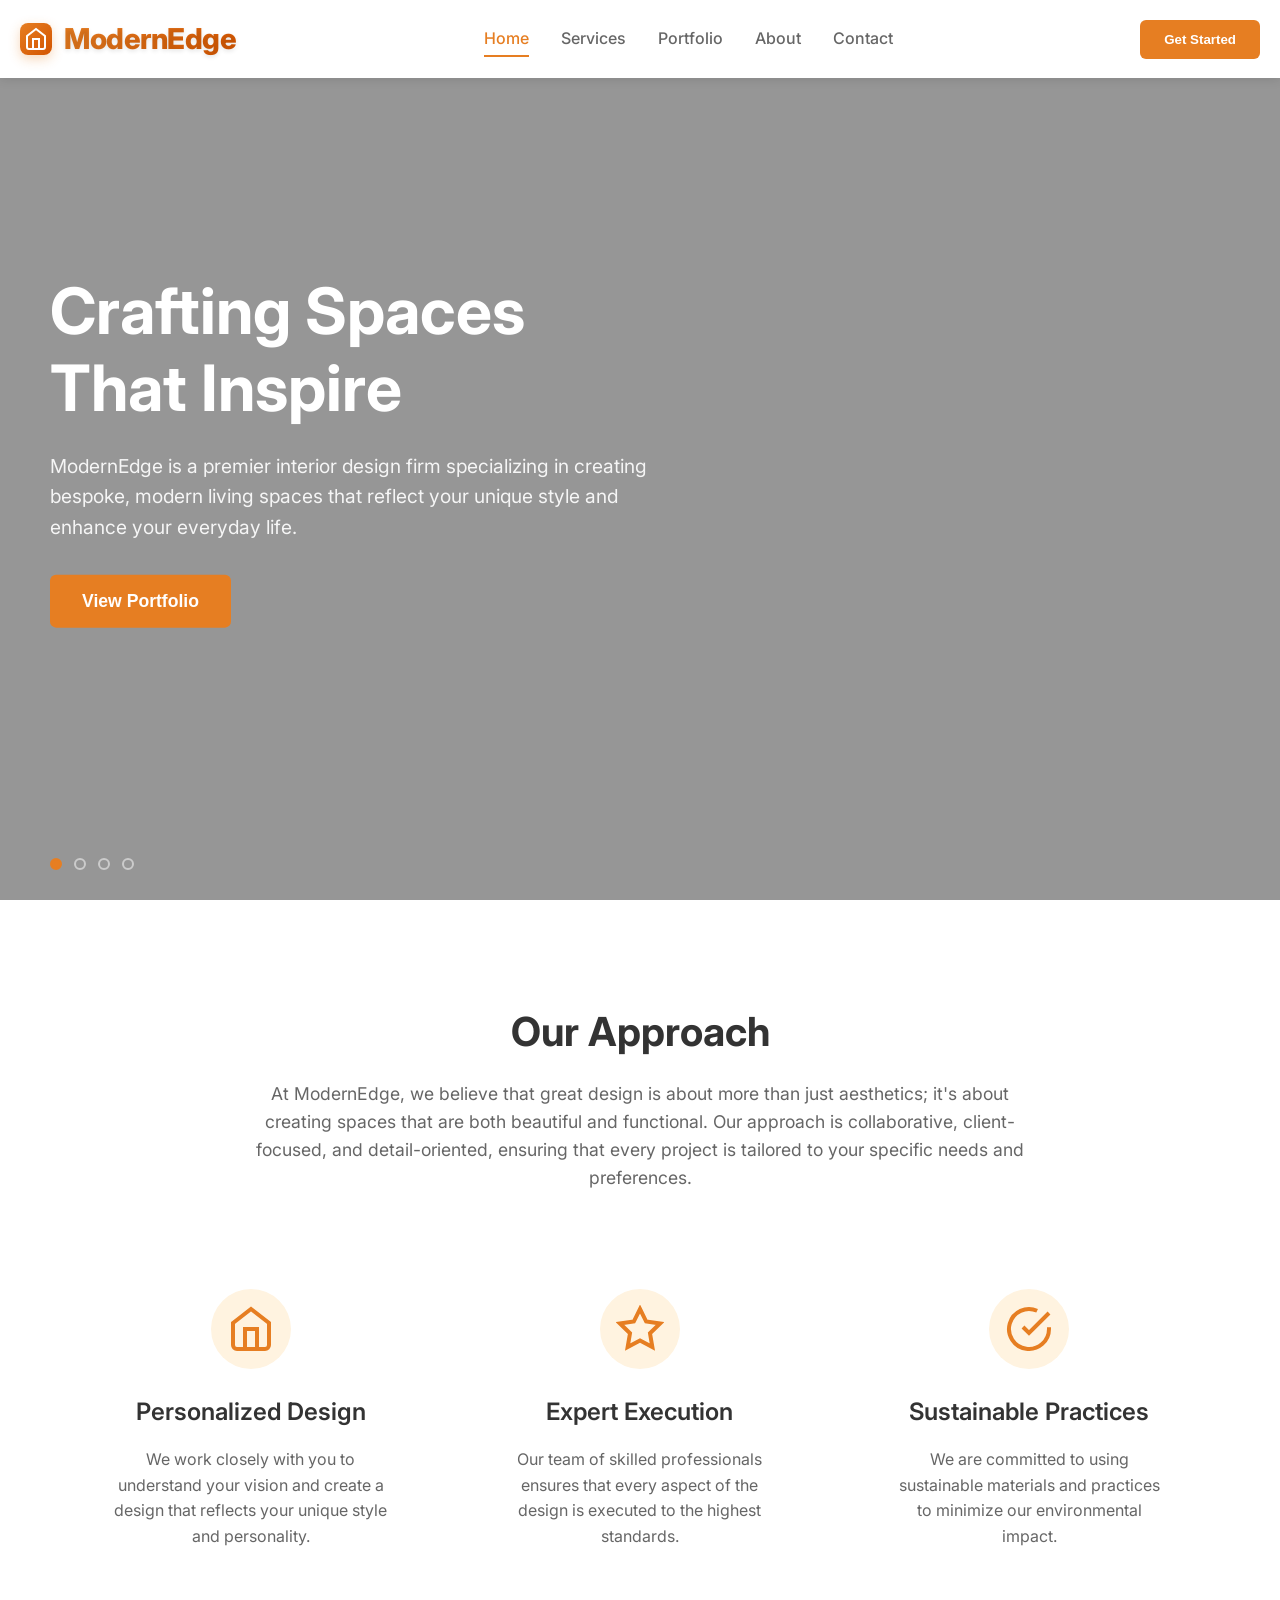
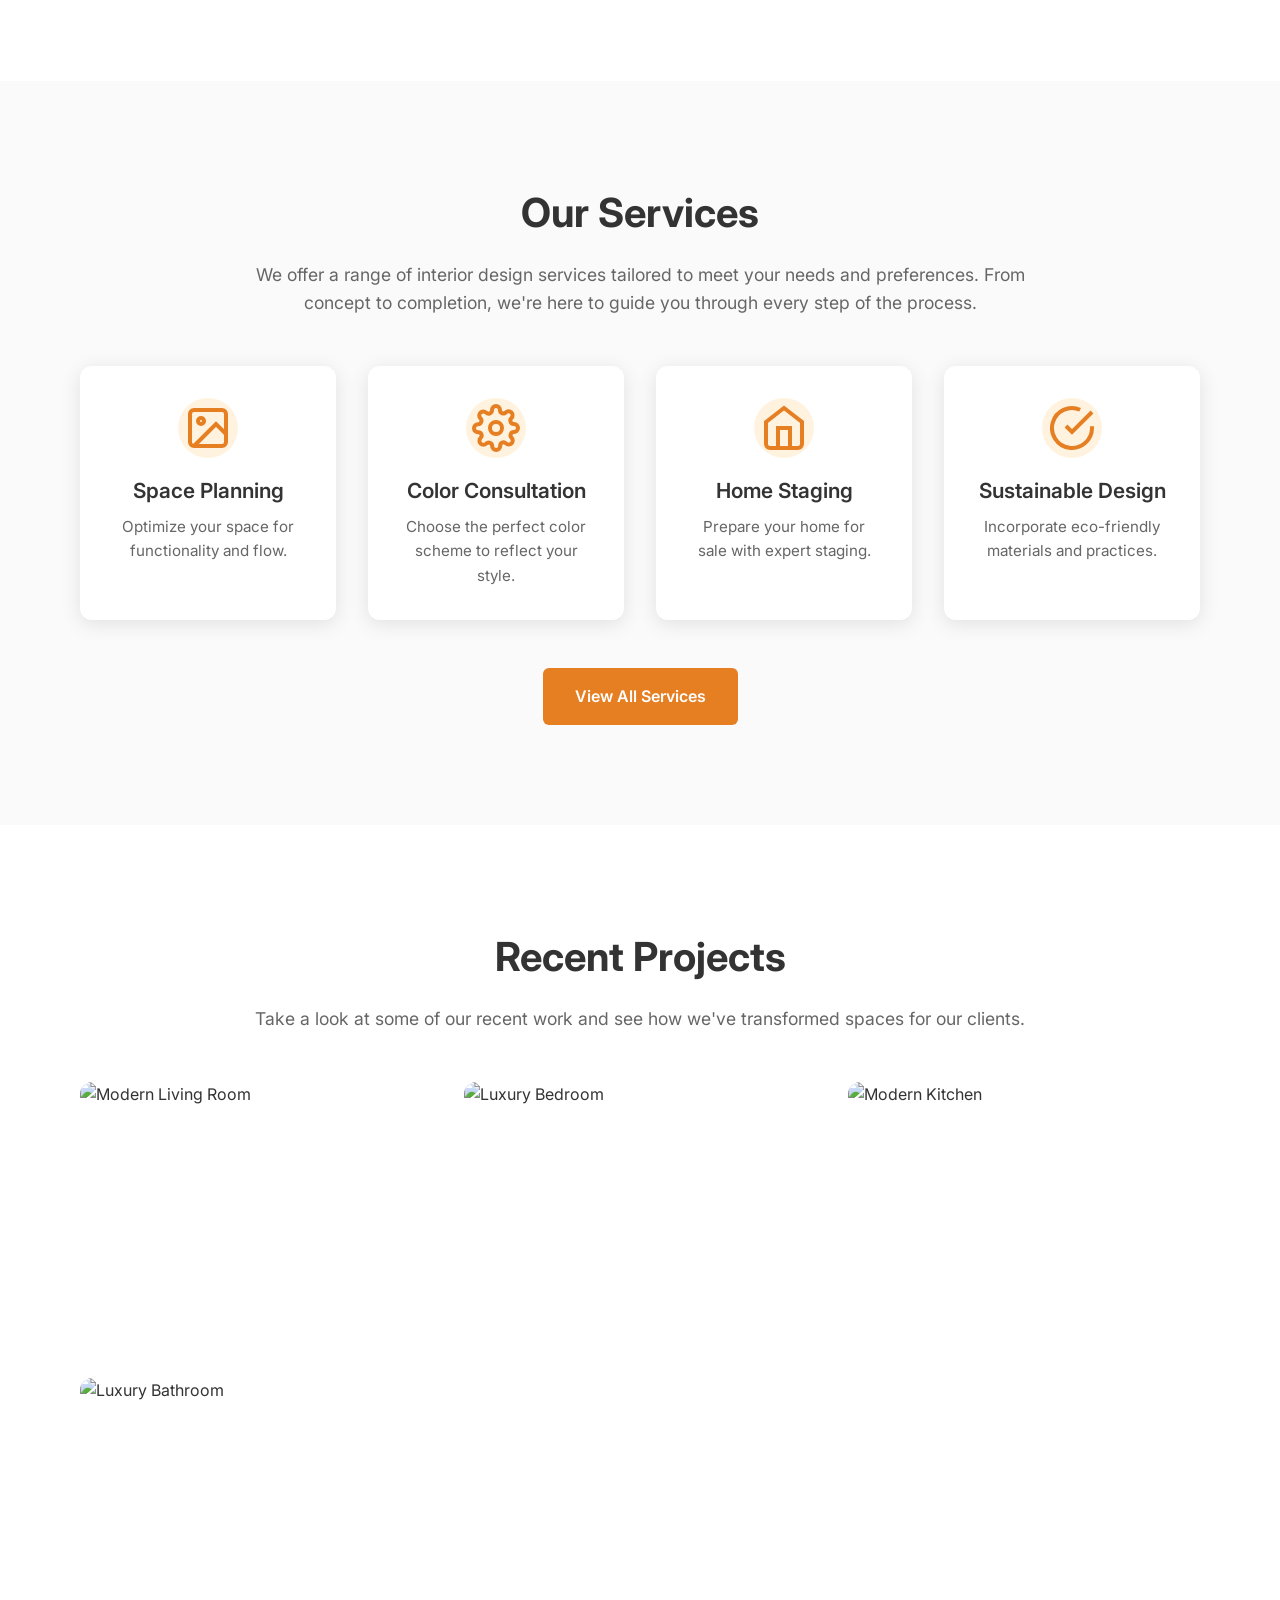
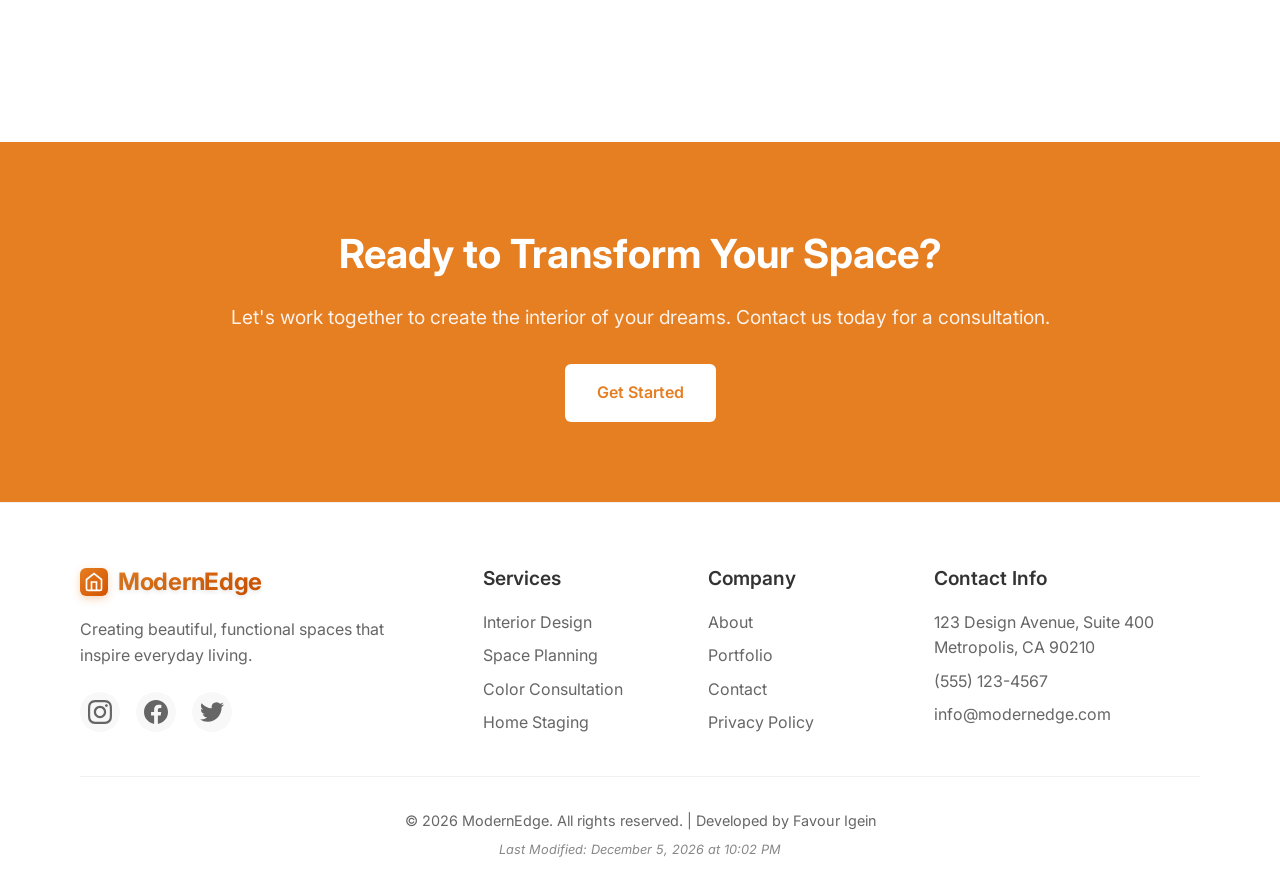
==== index.html @ 48dea521 "first push" ====
<!DOCTYPE html>
<html lang="en">
  <head>
    <meta charset="UTF-8" />
    <meta name="viewport" content="width=device-width, initial-scale=1.0" />
    <meta name="author" content="Favour Igein" />
    <meta
      name="description"
      content="ModernEdge - Premier interior design firm specializing in creating bespoke, modern living spaces that reflect your unique style"
    />
    <title>ModernEdge - Crafting Spaces That Inspire</title>
    <link rel="stylesheet" href="styles.css" />
    <link rel="preconnect" href="https://fonts.googleapis.com" />
    <link rel="preconnect" href="https://fonts.gstatic.com" crossorigin />
    <link
      href="https://fonts.googleapis.com/css2?family=Inter:wght@300;400;500;600;700&display=swap"
      rel="stylesheet"
    />
  </head>
  <body>
    <!-- Navigation -->
    <nav class="navbar">
      <div class="nav-container">
        <div class="nav-logo">
          <div class="logo-icon">
            <svg
              width="24"
              height="24"
              viewBox="0 0 24 24"
              fill="none"
              stroke="currentColor"
              stroke-width="2"
            >
              <path d="M3 9l9-7 9 7v11a2 2 0 0 1-2 2H5a2 2 0 0 1-2-2z" />
              <polyline points="9,22 9,12 15,12 15,22" />
            </svg>
          </div>
          <span class="logo-text">ModernEdge</span>
        </div>
        <div class="nav-menu" id="nav-menu">
          <a href="#home" class="nav-link active">Home</a>
          <a href="services.html" class="nav-link">Services</a>
          <a href="#portfolio" class="nav-link">Portfolio</a>
          <a href="#about" class="nav-link">About</a>
          <a href="contact.html" class="nav-link">Contact</a>
        </div>
        <button class="nav-toggle" id="nav-toggle">
          <span class="bar"></span>
          <span class="bar"></span>
          <span class="bar"></span>
        </button>
        <button class="cta-button">Get Started</button>
      </div>
    </nav>

    <!-- Hero Section -->
    <section class="hero" id="home">
      <div class="hero-carousel">
        <div
          class="hero-slide active"
          style="
            background-image: url('https://images.unsplash.com/photo-1586023492125-27b2c045efd7?ixlib=rb-4.0.3&auto=format&fit=crop&w=1200&q=80');
          "
        ></div>
        <div
          class="hero-slide"
          style="
            background-image: url('https://images.unsplash.com/photo-1618221195710-dd6b41faaea6?ixlib=rb-4.0.3&auto=format&fit=crop&w=1200&q=80');
          "
        ></div>
        <div
          class="hero-slide"
          style="
            background-image: url('https://images.unsplash.com/photo-1616486338812-3dadae4b4ace?ixlib=rb-4.0.3&auto=format&fit=crop&w=1200&q=80');
          "
        ></div>
        <div
          class="hero-slide"
          style="
            background-image: url('https://images.unsplash.com/photo-1560448204-e02f11c3d0e2?ixlib=rb-4.0.3&auto=format&fit=crop&w=1200&q=80');
          "
        ></div>
      </div>
      <div class="hero-overlay"></div>
      <div class="hero-content">
        <h1 class="hero-title">Crafting Spaces That Inspire</h1>
        <p class="hero-subtitle">
          ModernEdge is a premier interior design firm specializing in creating
          bespoke, modern living spaces that reflect your unique style and
          enhance your everyday life.
        </p>
        <button class="hero-cta" onclick="window.location.href='#portfolio'">
          View Portfolio
        </button>
      </div>
      <div class="carousel-indicators">
        <button class="indicator active" data-slide="0"></button>
        <button class="indicator" data-slide="1"></button>
        <button class="indicator" data-slide="2"></button>
        <button class="indicator" data-slide="3"></button>
      </div>
    </section>

    <!-- Our Approach Section -->
    <section class="approach" id="about">
      <div class="container">
        <h2 class="section-title">Our Approach</h2>
        <p class="section-description">
          At ModernEdge, we believe that great design is about more than just
          aesthetics; it's about creating spaces that are both beautiful and
          functional. Our approach is collaborative, client-focused, and
          detail-oriented, ensuring that every project is tailored to your
          specific needs and preferences.
        </p>

        <div class="approach-grid">
          <div class="approach-item">
            <div class="approach-icon">
              <svg
                width="48"
                height="48"
                viewBox="0 0 24 24"
                fill="none"
                stroke="currentColor"
                stroke-width="2"
              >
                <path d="M3 9l9-7 9 7v11a2 2 0 0 1-2 2H5a2 2 0 0 1-2-2z" />
                <polyline points="9,22 9,12 15,12 15,22" />
              </svg>
            </div>
            <h3>Personalized Design</h3>
            <p>
              We work closely with you to understand your vision and create a
              design that reflects your unique style and personality.
            </p>
          </div>
          <div class="approach-item">
            <div class="approach-icon">
              <svg
                width="48"
                height="48"
                viewBox="0 0 24 24"
                fill="none"
                stroke="currentColor"
                stroke-width="2"
              >
                <path
                  d="M12 2l3.09 6.26L22 9.27l-5 4.87 1.18 6.88L12 17.77l-6.18 3.25L7 14.14 2 9.27l6.91-1.01L12 2z"
                />
              </svg>
            </div>
            <h3>Expert Execution</h3>
            <p>
              Our team of skilled professionals ensures that every aspect of the
              design is executed to the highest standards.
            </p>
          </div>
          <div class="approach-item">
            <div class="approach-icon">
              <svg
                width="48"
                height="48"
                viewBox="0 0 24 24"
                fill="none"
                stroke="currentColor"
                stroke-width="2"
              >
                <path d="M22 11.08V12a10 10 0 1 1-5.93-9.14" />
                <polyline points="22,4 12,14.01 9,11.01" />
              </svg>
            </div>
            <h3>Sustainable Practices</h3>
            <p>
              We are committed to using sustainable materials and practices to
              minimize our environmental impact.
            </p>
          </div>
        </div>
      </div>
    </section>

    <!-- Services Preview -->
    <section class="services-preview">
      <div class="container">
        <h2 class="section-title">Our Services</h2>
        <p class="section-description">
          We offer a range of interior design services tailored to meet your
          needs and preferences. From concept to completion, we're here to guide
          you through every step of the process.
        </p>

        <div class="services-grid">
          <div class="service-card">
            <div class="service-icon">
              <svg
                width="48"
                height="48"
                viewBox="0 0 24 24"
                fill="none"
                stroke="currentColor"
                stroke-width="2"
              >
                <rect x="3" y="3" width="18" height="18" rx="2" ry="2" />
                <circle cx="8.5" cy="8.5" r="1.5" />
                <polyline points="21,15 16,10 5,21" />
              </svg>
            </div>
            <h3>Space Planning</h3>
            <p>Optimize your space for functionality and flow.</p>
          </div>
          <div class="service-card">
            <div class="service-icon">
              <svg
                width="48"
                height="48"
                viewBox="0 0 24 24"
                fill="none"
                stroke="currentColor"
                stroke-width="2"
              >
                <circle cx="12" cy="12" r="3" />
                <path
                  d="M19.4 15a1.65 1.65 0 0 0 .33 1.82l.06.06a2 2 0 0 1 0 2.83 2 2 0 0 1-2.83 0l-.06-.06a1.65 1.65 0 0 0-1.82-.33 1.65 1.65 0 0 0-1 1.51V21a2 2 0 0 1-2 2 2 2 0 0 1-2-2v-.09A1.65 1.65 0 0 0 9 19.4a1.65 1.65 0 0 0-1.82.33l-.06.06a2 2 0 0 1-2.83 0 2 2 0 0 1 0-2.83l.06-.06a1.65 1.65 0 0 0 .33-1.82 1.65 1.65 0 0 0-1.51-1H3a2 2 0 0 1-2-2 2 2 0 0 1 2-2h.09A1.65 1.65 0 0 0 4.6 9a1.65 1.65 0 0 0-.33-1.82l-.06-.06a2 2 0 0 1 0-2.83 2 2 0 0 1 2.83 0l.06.06a1.65 1.65 0 0 0 1.82.33H9a1.65 1.65 0 0 0 1-1.51V3a2 2 0 0 1 2-2 2 2 0 0 1 2 2v.09a1.65 1.65 0 0 0 1 1.51 1.65 1.65 0 0 0 1.82-.33l.06-.06a2 2 0 0 1 2.83 0 2 2 0 0 1 0 2.83l-.06.06a1.65 1.65 0 0 0-.33 1.82V9a1.65 1.65 0 0 0 1.51 1H21a2 2 0 0 1 2 2 2 2 0 0 1-2 2h-.09a1.65 1.65 0 0 0-1.51 1z"
                />
              </svg>
            </div>
            <h3>Color Consultation</h3>
            <p>Choose the perfect color scheme to reflect your style.</p>
          </div>
          <div class="service-card">
            <div class="service-icon">
              <svg
                width="48"
                height="48"
                viewBox="0 0 24 24"
                fill="none"
                stroke="currentColor"
                stroke-width="2"
              >
                <path d="M3 9l9-7 9 7v11a2 2 0 0 1-2 2H5a2 2 0 0 1-2-2z" />
                <polyline points="9,22 9,12 15,12 15,22" />
              </svg>
            </div>
            <h3>Home Staging</h3>
            <p>Prepare your home for sale with expert staging.</p>
          </div>
          <div class="service-card">
            <div class="service-icon">
              <svg
                width="48"
                height="48"
                viewBox="0 0 24 24"
                fill="none"
                stroke="currentColor"
                stroke-width="2"
              >
                <path d="M22 11.08V12a10 10 0 1 1-5.93-9.14" />
                <polyline points="22,4 12,14.01 9,11.01" />
              </svg>
            </div>
            <h3>Sustainable Design</h3>
            <p>Incorporate eco-friendly materials and practices.</p>
          </div>
        </div>

        <div class="services-cta">
          <a href="services.html" class="btn-primary">View All Services</a>
        </div>
      </div>
    </section>

    <!-- Portfolio Preview -->
    <section class="portfolio-preview" id="portfolio">
      <div class="container">
        <h2 class="section-title">Recent Projects</h2>
        <p class="section-description">
          Take a look at some of our recent work and see how we've transformed
          spaces for our clients.
        </p>

        <div class="portfolio-grid">
          <div class="portfolio-item">
            <img
              src=""
              alt="Modern Living Room"
              data-search="modern living room"
            />
            <div class="portfolio-overlay">
              <h3>Modern Living Space</h3>
              <p>Contemporary design with clean lines</p>
            </div>
          </div>
          <div class="portfolio-item">
            <img src="" alt="Luxury Bedroom" data-search="luxury bedroom" />
            <div class="portfolio-overlay">
              <h3>Luxury Bedroom</h3>
              <p>Elegant and comfortable retreat</p>
            </div>
          </div>
          <div class="portfolio-item">
            <img src="" alt="Modern Kitchen" data-search="modern kitchen" />
            <div class="portfolio-overlay">
              <h3>Gourmet Kitchen</h3>
              <p>Functional and stylish cooking space</p>
            </div>
          </div>
          <div class="portfolio-item">
            <img src="" alt="Luxury Bathroom" data-search="luxury bathroom" />
            <div class="portfolio-overlay">
              <h3>Spa Bathroom</h3>
              <p>Relaxing and luxurious sanctuary</p>
            </div>
          </div>
        </div>
      </div>
    </section>

    <!-- CTA Section -->
    <section class="cta-section">
      <div class="container">
        <div class="cta-content">
          <h2>Ready to Transform Your Space?</h2>
          <p>
            Let's work together to create the interior of your dreams. Contact
            us today for a consultation.
          </p>
          <a href="contact.html" class="btn-primary">Get Started</a>
        </div>
      </div>
    </section>

    <!-- Footer -->
    <footer class="footer">
      <div class="container">
        <div class="footer-content">
          <div class="footer-section">
            <div class="footer-logo">
              <div class="logo-icon">
                <svg
                  width="20"
                  height="20"
                  viewBox="0 0 24 24"
                  fill="none"
                  stroke="currentColor"
                  stroke-width="2"
                >
                  <path d="M3 9l9-7 9 7v11a2 2 0 0 1-2 2H5a2 2 0 0 1-2-2z" />
                  <polyline points="9,22 9,12 15,12 15,22" />
                </svg>
              </div>
              <span class="logo-text">ModernEdge</span>
            </div>
            <p>
              Creating beautiful, functional spaces that inspire everyday
              living.
            </p>
            <div class="social-links">
              <a href="#" aria-label="Instagram">
                <svg
                  width="24"
                  height="24"
                  viewBox="0 0 24 24"
                  fill="currentColor"
                >
                  <path
                    d="M12 2.163c3.204 0 3.584.012 4.85.07 3.252.148 4.771 1.691 4.919 4.919.058 1.265.069 1.645.069 4.849 0 3.205-.012 3.584-.069 4.849-.149 3.225-1.664 4.771-4.919 4.919-1.266.058-1.644.07-4.85.07-3.204 0-3.584-.012-4.849-.07-3.26-.149-4.771-1.699-4.919-4.92-.058-1.265-.07-1.644-.07-4.849 0-3.204.013-3.583.07-4.849.149-3.227 1.664-4.771 4.919-4.919 1.266-.057 1.645-.069 4.849-.069zm0-2.163c-3.259 0-3.667.014-4.947.072-4.358.2-6.78 2.618-6.98 6.98-.059 1.281-.073 1.689-.073 4.948 0 3.259.014 3.668.072 4.948.2 4.358 2.618 6.78 6.98 6.98 1.281.058 1.689.072 4.948.072 3.259 0 3.668-.014 4.948-.072 4.354-.2 6.782-2.618 6.979-6.98.059-1.28.073-1.689.073-4.948 0-3.259-.014-3.667-.072-4.947-.196-4.354-2.617-6.78-6.979-6.98-1.281-.059-1.69-.073-4.949-.073zm0 5.838c-3.403 0-6.162 2.759-6.162 6.162s2.759 6.163 6.162 6.163 6.162-2.759 6.162-6.163c0-3.403-2.759-6.162-6.162-6.162zm0 10.162c-2.209 0-4-1.79-4-4 0-2.209 1.791-4 4-4s4 1.791 4 4c0 2.21-1.791 4-4 4zm6.406-11.845c-.796 0-1.441.645-1.441 1.44s.645 1.44 1.441 1.44c.795 0 1.439-.645 1.439-1.44s-.644-1.44-1.439-1.44z"
                  />
                </svg>
              </a>
              <a href="#" aria-label="Facebook">
                <svg
                  width="24"
                  height="24"
                  viewBox="0 0 24 24"
                  fill="currentColor"
                >
                  <path
                    d="M24 12.073c0-6.627-5.373-12-12-12s-12 5.373-12 12c0 5.99 4.388 10.954 10.125 11.854v-8.385H7.078v-3.47h3.047V9.43c0-3.007 1.792-4.669 4.533-4.669 1.312 0 2.686.235 2.686.235v2.953H15.83c-1.491 0-1.956.925-1.956 1.874v2.25h3.328l-.532 3.47h-2.796v8.385C19.612 23.027 24 18.062 24 12.073z"
                  />
                </svg>
              </a>
              <a href="#" aria-label="Twitter">
                <svg
                  width="24"
                  height="24"
                  viewBox="0 0 24 24"
                  fill="currentColor"
                >
                  <path
                    d="M23.953 4.57a10 10 0 01-2.825.775 4.958 4.958 0 002.163-2.723c-.951.555-2.005.959-3.127 1.184a4.92 4.92 0 00-8.384 4.482C7.69 8.095 4.067 6.13 1.64 3.162a4.822 4.822 0 00-.666 2.475c0 1.71.87 3.213 2.188 4.096a4.904 4.904 0 01-2.228-.616v.06a4.923 4.923 0 003.946 4.827 4.996 4.996 0 01-2.212.085 4.936 4.936 0 004.604 3.417 9.867 9.867 0 01-6.102 2.105c-.39 0-.779-.023-1.17-.067a13.995 13.995 0 007.557 2.209c9.053 0 13.998-7.496 13.998-13.985 0-.21 0-.42-.015-.63A9.935 9.935 0 0024 4.59z"
                  />
                </svg>
              </a>
            </div>
          </div>
          <div class="footer-section">
            <h3>Services</h3>
            <ul>
              <li><a href="services.html">Interior Design</a></li>
              <li><a href="services.html">Space Planning</a></li>
              <li><a href="services.html">Color Consultation</a></li>
              <li><a href="services.html">Home Staging</a></li>
            </ul>
          </div>
          <div class="footer-section">
            <h3>Company</h3>
            <ul>
              <li><a href="#about">About</a></li>
              <li><a href="#portfolio">Portfolio</a></li>
              <li><a href="contact.html">Contact</a></li>
              <li><a href="#">Privacy Policy</a></li>
            </ul>
          </div>
          <div class="footer-section">
            <h3>Contact Info</h3>
            <div class="contact-info">
              <p>123 Design Avenue, Suite 400<br />Metropolis, CA 90210</p>
              <p>(555) 123-4567</p>
              <p>info@modernedge.com</p>
            </div>
          </div>
        </div>
        <div class="footer-bottom">
          <p>
            &copy; <span id="current-year"></span> ModernEdge. All rights
            reserved. | Developed by Favour Igein
          </p>
          <p class="last-modified">
            Last Modified: <span id="last-modified"></span>
          </p>
        </div>
      </div>
    </footer>

    <script src="script.js"></script>
  </body>
</html>
---- styles.css ----
/* Reset and Base Styles */
* {
  margin: 0;
  padding: 0;
  box-sizing: border-box;
}

body {
  font-family: "Inter", -apple-system, BlinkMacSystemFont, "Segoe UI", Roboto,
    sans-serif;
  line-height: 1.6;
  color: #333;
  background-color: #fafafa;
}

.container {
  max-width: 1200px;
  margin: 0 auto;
  padding: 0 20px;
}

/* Navigation */
.navbar {
  background: #fff;
  padding: 1rem 0;
  box-shadow: 0 2px 10px rgba(0, 0, 0, 0.1);
  position: fixed;
  top: 0;
  width: 100%;
  z-index: 1000;
}

.nav-container {
  /* max-width: 1200px; */
  margin: 0 auto;
  padding: 0 20px;
  display: flex;
  flex-direction: row;
  justify-content: space-between;
  /* justify-items: center; */
  align-items: center;
}

.nav-logo {
  display: flex;
  align-items: center;
  gap: 12px;
  font-size: 1.8rem;
  font-weight: 800;
  color: #333;
  text-decoration: none;
  margin-right: auto;
  transition: all 0.3s ease;
}

.nav-logo:hover {
  transform: scale(1.05);
}

.logo-icon {
  width: 32px;
  height: 32px;
  background: linear-gradient(135deg, #e67e22, #d35400);
  border-radius: 8px;
  display: flex;
  align-items: center;
  justify-content: center;
  color: white;
  box-shadow: 0 4px 12px rgba(230, 126, 34, 0.3);
  transition: all 0.3s ease;
}

.logo-icon:hover {
  transform: rotate(5deg);
  box-shadow: 0 6px 16px rgba(230, 126, 34, 0.4);
}

.logo-text {
  font-size: 1.8rem;
  font-weight: 800;
  background: linear-gradient(135deg, #e67e22, #d35400);
  -webkit-background-clip: text;
  -webkit-text-fill-color: transparent;
  background-clip: text;
  text-shadow: 0 2px 4px rgba(0, 0, 0, 0.1);
  letter-spacing: -0.5px;
}

.cta-button {
  margin-left: auto;
  /* padding-right: -50px; */
}

.nav-menu {
  display: flex;
  gap: 2rem;
  list-style: none;
}

.nav-link {
  text-decoration: none;
  color: #666;
  font-weight: 500;
  transition: color 0.3s ease;
  position: relative;
}

.nav-link:hover,
.nav-link.active {
  color: #e67e22;
}

.nav-link.active::after {
  content: "";
  position: absolute;
  bottom: -5px;
  left: 0;
  right: 0;
  height: 2px;
  background: #e67e22;
}

.cta-button {
  background: #e67e22;
  color: white;
  padding: 12px 24px;
  border: none;
  border-radius: 6px;
  font-weight: 600;
  cursor: pointer;
  transition: background 0.3s ease;
}

.cta-button:hover {
  background: #d35400;
}

.nav-toggle {
  display: none;
  flex-direction: column;
  /* padding-left: 20px; */
  cursor: pointer;
  background: none;
  border: none;
}

.bar {
  width: 25px;
  height: 3px;
  background: #333;
  margin: 3px 0;
  transition: 0.3s;
}

/* Hero Section */
.hero {
  position: relative;
  height: 100vh;
  overflow: hidden;
  margin-top: 0; /* remove unwanted gap below fixed navbar */
}

.hero-carousel {
  position: absolute;
  top: 0;
  left: 0;
  width: 100%;
  height: 100%;
}

.hero-slide {
  position: absolute;
  top: 0;
  left: 0;
  width: 100%;
  height: 100%;
  background-size: cover;
  background-position: center;
  opacity: 0;
  transition: opacity 1s ease-in-out;
}

.hero-slide.active {
  opacity: 1;
}

.hero-overlay {
  position: absolute;
  top: 0;
  left: 0;
  width: 100%;
  height: 100%;
  background: rgba(0, 0, 0, 0.4);
  z-index: 1;
}

.hero-content {
  position: absolute;
  top: 50%;
  left: 50px;
  transform: translateY(-50%);
  z-index: 2;
  max-width: 600px;
  color: white;
}

.hero-title {
  font-size: 4rem;
  font-weight: 700;
  line-height: 1.2;
  margin-bottom: 1.5rem;
}

.hero-subtitle {
  font-size: 1.2rem;
  line-height: 1.6;
  margin-bottom: 2rem;
  opacity: 0.9;
}

.hero-cta {
  background: #e67e22;
  color: white;
  padding: 16px 32px;
  border: none;
  border-radius: 6px;
  font-size: 1.1rem;
  font-weight: 600;
  cursor: pointer;
  transition: background 0.3s ease;
}

.hero-cta:hover {
  background: #d35400;
}

.carousel-indicators {
  position: absolute;
  bottom: 30px;
  left: 50px;
  display: flex;
  gap: 12px;
  z-index: 2;
}

.indicator {
  width: 12px;
  height: 12px;
  border-radius: 50%;
  border: 2px solid rgba(255, 255, 255, 0.5);
  background: transparent;
  cursor: pointer;
  transition: all 0.3s ease;
}

.indicator.active {
  background: #e67e22;
  border-color: #e67e22;
}

/* Section Titles */
.section-title {
  font-size: 2.5rem;
  font-weight: 700;
  text-align: center;
  margin-bottom: 1rem;
  color: #333;
}

.section-description {
  font-size: 1.1rem;
  text-align: center;
  color: #666;
  max-width: 800px;
  margin: 0 auto 3rem;
  line-height: 1.6;
}

/* Our Approach Section */
.approach {
  padding: 100px 0;
  background: white;
}

.approach-grid {
  display: grid;
  grid-template-columns: repeat(auto-fit, minmax(300px, 1fr));
  gap: 3rem;
  margin-top: 4rem;
}

.approach-item {
  text-align: center;
  padding: 2rem;
}

.approach-icon {
  width: 80px;
  height: 80px;
  margin: 0 auto 1.5rem;
  background: #fff3e0;
  border-radius: 50%;
  display: flex;
  align-items: center;
  justify-content: center;
  color: #e67e22;
}

.approach-item h3 {
  font-size: 1.5rem;
  font-weight: 600;
  margin-bottom: 1rem;
  color: #333;
}

.approach-item p {
  color: #666;
  line-height: 1.6;
}

/* Services Preview */
.services-preview {
  padding: 100px 0;
  background: #fafafa;
}

.services-grid {
  display: grid;
  grid-template-columns: repeat(auto-fit, minmax(250px, 1fr));
  gap: 2rem;
  margin-bottom: 3rem;
}

.service-card {
  background: white;
  padding: 2rem;
  border-radius: 12px;
  text-align: center;
  box-shadow: 0 4px 20px rgba(0, 0, 0, 0.1);
  transition: transform 0.3s ease;
}

.service-card:hover {
  transform: translateY(-5px);
}

.service-icon {
  width: 60px;
  height: 60px;
  margin: 0 auto 1rem;
  background: #fff3e0;
  border-radius: 50%;
  display: flex;
  align-items: center;
  justify-content: center;
  color: #e67e22;
}

.service-card h3 {
  font-size: 1.3rem;
  font-weight: 600;
  margin-bottom: 0.5rem;
  color: #333;
}

.service-card p {
  color: #666;
  font-size: 0.95rem;
}

.services-cta {
  text-align: center;
}

.btn-primary {
  display: inline-block;
  background: #e67e22;
  color: white;
  padding: 16px 32px;
  text-decoration: none;
  border-radius: 6px;
  font-weight: 600;
  transition: background 0.3s ease;
}

.btn-primary:hover {
  background: #d35400;
}

/* Portfolio Preview */
.portfolio-preview {
  padding: 100px 0;
  background: white;
}

.portfolio-grid {
  display: grid;
  grid-template-columns: repeat(auto-fit, minmax(280px, 1fr));
  gap: 2rem;
}

.portfolio-item {
  position: relative;
  border-radius: 12px;
  overflow: hidden;
  aspect-ratio: 4/3;
}

.portfolio-item img {
  width: 100%;
  height: 100%;
  object-fit: cover;
  transition: transform 0.3s ease;
}

.portfolio-overlay {
  position: absolute;
  bottom: 0;
  left: 0;
  right: 0;
  background: linear-gradient(transparent, rgba(0, 0, 0, 0.8));
  color: white;
  padding: 2rem;
  transform: translateY(100%);
  transition: transform 0.3s ease;
}

.portfolio-item:hover .portfolio-overlay {
  transform: translateY(0);
}

.portfolio-item:hover img {
  transform: scale(1.1);
}

.portfolio-overlay h3 {
  font-size: 1.3rem;
  font-weight: 600;
  margin-bottom: 0.5rem;
}

.portfolio-overlay p {
  font-size: 0.9rem;
  opacity: 0.9;
}

/* CTA Section */
.cta-section {
  padding: 80px 0;
  background: #e67e22;
  color: white;
  text-align: center;
}

.cta-content h2 {
  font-size: 2.5rem;
  font-weight: 700;
  margin-bottom: 1rem;
}

.cta-content p {
  font-size: 1.2rem;
  margin-bottom: 2rem;
  opacity: 0.9;
}

.cta-section .btn-primary {
  background: white;
  color: #e67e22;
}

.cta-section .btn-primary:hover {
  background: #f8f8f8;
}

/* Services Page Styles */
.services-hero {
  padding: 150px 0 100px;
  background: white;
  text-align: center;
}

.services-hero h1 {
  font-size: 3rem;
  font-weight: 700;
  margin-bottom: 1rem;
  color: #333;
}

.services-hero p {
  font-size: 1.2rem;
  color: #666;
  max-width: 800px;
  margin: 0 auto;
  line-height: 1.6;
}

/* Design Process */
.design-process {
  padding: 100px 0;
  background: #fafafa;
}

.process-steps {
  display: grid;
  grid-template-columns: repeat(auto-fit, minmax(200px, 1fr));
  gap: 2rem;
  margin-top: 3rem;
}

.process-step {
  text-align: center;
  padding: 1.5rem;
  background: white;
  border-radius: 12px;
  box-shadow: 0 4px 20px rgba(0, 0, 0, 0.05);
}

.step-icon {
  width: 60px;
  height: 60px;
  margin: 0 auto 1rem;
  background: #fff3e0;
  border-radius: 50%;
  display: flex;
  align-items: center;
  justify-content: center;
  color: #e67e22;
}

.process-step h3 {
  font-size: 1.2rem;
  font-weight: 600;
  margin-bottom: 0.5rem;
  color: #333;
}

.process-step p {
  color: #666;
  font-size: 0.9rem;
}

/* Service Packages */
.service-packages {
  padding: 100px 0;
  background: white;
}

.packages-grid {
  display: grid;
  grid-template-columns: repeat(auto-fit, minmax(300px, 1fr));
  gap: 2rem;
  margin-top: 3rem;
}

.package-card {
  background: white;
  border: 2px solid #f0f0f0;
  border-radius: 12px;
  padding: 2rem;
  text-align: center;
  transition: all 0.4s cubic-bezier(0.4, 0, 0.2, 1);
  cursor: pointer;
  position: relative;
  overflow: hidden;
  animation: float 6s ease-in-out infinite;
}

@keyframes float {
  0%,
  100% {
    transform: translateY(0px);
  }
  50% {
    transform: translateY(-10px);
  }
}

.package-card::before {
  content: "";
  position: absolute;
  top: 0;
  left: -100%;
  width: 100%;
  height: 100%;
  background: linear-gradient(
    90deg,
    transparent,
    rgba(230, 126, 34, 0.1),
    transparent
  );
  transition: left 0.6s ease;
}

.package-card:hover {
  transform: translateY(-8px) scale(1.02);
  border-color: #e67e22;
  box-shadow: 0 20px 40px rgba(230, 126, 34, 0.15);
  animation: none;
}

.package-card:hover::before {
  left: 100%;
}

.package-card.featured {
  border-color: #f0f0f0;
  transform: scale(1);
  box-shadow: 0 4px 20px rgba(0, 0, 0, 0.05);
}

.package-card.featured:hover {
  transform: translateY(-8px) scale(1.02);
  border-color: #e67e22;
  box-shadow: 0 20px 40px rgba(230, 126, 34, 0.15);
}

.package-header h3 {
  font-size: 1.5rem;
  font-weight: 600;
  margin-bottom: 1rem;
  color: #333;
}

.package-price {
  margin-bottom: 2rem;
}

.price {
  font-size: 2.5rem;
  font-weight: 700;
  color: #333;
}

.period {
  font-size: 1rem;
  color: #666;
}

.package-features {
  text-align: left;
  margin-bottom: 2rem;
}

.feature {
  display: flex;
  align-items: center;
  gap: 0.75rem;
  margin-bottom: 0.75rem;
  color: #666;
}

.feature svg {
  color: #e67e22;
  flex-shrink: 0;
}

.package-button {
  width: 100%;
  padding: 12px 24px;
  border: 2px solid #e67e22;
  background: transparent;
  color: #e67e22;
  border-radius: 6px;
  font-weight: 600;
  cursor: pointer;
  transition: all 0.4s cubic-bezier(0.4, 0, 0.2, 1);
  position: relative;
  overflow: hidden;
  margin-top: 1.5rem;
}

.package-button::before {
  content: "";
  position: absolute;
  top: 0;
  left: -100%;
  width: 100%;
  height: 100%;
  background: linear-gradient(
    90deg,
    transparent,
    rgba(255, 255, 255, 0.2),
    transparent
  );
  transition: left 0.6s ease;
}

.package-button:hover {
  background: #e67e22;
  color: white;
  transform: translateY(-2px);
  box-shadow: 0 8px 20px rgba(230, 126, 34, 0.3);
}

.package-button:hover::before {
  left: 100%;
}

.featured-button {
  background: transparent;
  color: #e67e22;
  border: 2px solid #e67e22;
}

.featured-button:hover {
  background: #d35400;
}

/* Additional Services */
.additional-services {
  padding: 100px 0;
  background: #fafafa;
}

.additional-services-grid {
  display: grid;
  grid-template-columns: repeat(auto-fit, minmax(250px, 1fr));
  gap: 2rem;
}

.service-item {
  background: white;
  padding: 2rem;
  border-radius: 12px;
  text-align: center;
  box-shadow: 0 4px 20px rgba(0, 0, 0, 0.05);
  transition: all 0.4s cubic-bezier(0.4, 0, 0.2, 1);
  cursor: pointer;
  position: relative;
  overflow: hidden;
  animation: float 8s ease-in-out infinite;
}

.service-item:nth-child(2) {
  animation-delay: -2s;
}

.service-item:nth-child(3) {
  animation-delay: -4s;
}

.service-item:nth-child(4) {
  animation-delay: -6s;
}

.service-item::before {
  content: "";
  position: absolute;
  top: 0;
  left: -100%;
  width: 100%;
  height: 100%;
  background: linear-gradient(
    90deg,
    transparent,
    rgba(230, 126, 34, 0.1),
    transparent
  );
  transition: left 0.6s ease;
}

.service-item:hover {
  transform: translateY(-8px) scale(1.02);
  box-shadow: 0 15px 35px rgba(230, 126, 34, 0.15);
  border: 2px solid rgba(230, 126, 34, 0.2);
  animation: none;
}

.service-item:hover::before {
  left: 100%;
}

.service-item .service-icon {
  width: 60px;
  height: 60px;
  margin: 0 auto 1rem;
  background: #fff3e0;
  border-radius: 50%;
  display: flex;
  align-items: center;
  justify-content: center;
  color: #e67e22;
  transition: all 0.4s cubic-bezier(0.4, 0, 0.2, 1);
}

.service-item:hover .service-icon {
  background: #e67e22;
  color: white;
  transform: scale(1.1) rotate(5deg);
  box-shadow: 0 8px 20px rgba(230, 126, 34, 0.3);
}

.service-item h3 {
  font-size: 1.3rem;
  font-weight: 600;
  margin-bottom: 0.75rem;
  color: #333;
}

.service-item p {
  color: #666;
  line-height: 1.5;
}

/* Contact Page Styles */
.contact-section {
  padding: 150px 0 100px;
  background: white;
  min-height: 100vh;
}

.contact-grid {
  display: grid;
  grid-template-columns: 1fr 1fr;
  gap: 4rem;
  align-items: start;
}

.contact-form-section h1 {
  font-size: 2.5rem;
  font-weight: 700;
  margin-bottom: 1rem;
  color: #333;
}

.contact-form-section > p {
  font-size: 1.1rem;
  color: #666;
  margin-bottom: 2rem;
  line-height: 1.6;
}

.contact-form {
  display: flex;
  flex-direction: column;
  gap: 1.5rem;
}

.form-row {
  display: grid;
  grid-template-columns: 1fr 1fr;
  gap: 1rem;
}

.form-group {
  display: flex;
  flex-direction: column;
}

.form-group label {
  font-weight: 500;
  margin-bottom: 0.5rem;
  color: #333;
}

.form-group input,
.form-group textarea {
  padding: 12px 16px;
  border: 1px solid #ddd;
  border-radius: 6px;
  font-size: 1rem;
  transition: border-color 0.3s ease;
  font-family: inherit;
}

.form-group input:focus,
.form-group textarea:focus {
  outline: none;
  border-color: #e67e22;
}

.send-message-btn {
  background: #e67e22;
  color: white;
  padding: 16px 32px;
  border: none;
  border-radius: 6px;
  font-size: 1.1rem;
  font-weight: 600;
  cursor: pointer;
  transition: background 0.3s ease;
  margin-top: 1rem;
}

.send-message-btn:hover {
  background: #d35400;
}

.location-section h2 {
  font-size: 2rem;
  font-weight: 700;
  margin-bottom: 1.5rem;
  color: #333;
}

.location-details {
  margin-bottom: 2rem;
}

.location-details p {
  margin-bottom: 0.5rem;
  color: #666;
  font-size: 1rem;
}

.address {
  font-weight: 500;
}

.map-container {
  margin-bottom: 2rem;
  border-radius: 12px;
  overflow: hidden;
}

.location-map {
  width: 100%;
  height: 300px;
  object-fit: cover;
}

.follow-us h3 {
  font-size: 1.5rem;
  font-weight: 600;
  margin-bottom: 1rem;
  color: #333;
}

.social-links {
  display: flex;
  gap: 1rem;
}

.social-link {
  width: 48px;
  height: 48px;
  background: #fff3e0;
  border-radius: 50%;
  display: flex;
  align-items: center;
  justify-content: center;
  color: #e67e22;
  text-decoration: none;
  transition: all 0.3s ease;
}

.social-link:hover {
  background: #e67e22;
  color: white;
}

/* Footer */
.footer {
  background: white;
  padding: 60px 0 30px;
  border-top: 1px solid #f0f0f0;
}

.footer-content {
  display: grid;
  grid-template-columns: 2fr 1fr 1fr 1.5fr;
  gap: 3rem;
  margin-bottom: 2rem;
}

.footer-section h3 {
  font-size: 1.2rem;
  font-weight: 600;
  margin-bottom: 1rem;
  color: #333;
}

.footer-section ul {
  list-style: none;
}

.footer-section ul li {
  margin-bottom: 0.5rem;
}

.footer-section ul li a {
  color: #666;
  text-decoration: none;
  transition: color 0.3s ease;
}

.footer-section ul li a:hover {
  color: #e67e22;
}

.footer-logo {
  display: flex;
  align-items: center;
  gap: 10px;
  font-size: 1.5rem;
  font-weight: 700;
  color: #333;
  margin-bottom: 1rem;
}

.footer-logo .logo-icon {
  width: 28px;
  height: 28px;
  background: linear-gradient(135deg, #e67e22, #d35400);
  border-radius: 6px;
  display: flex;
  align-items: center;
  justify-content: center;
  color: white;
  box-shadow: 0 3px 8px rgba(230, 126, 34, 0.3);
}

.footer-logo .logo-text {
  font-size: 1.5rem;
  font-weight: 700;
  background: linear-gradient(135deg, #e67e22, #d35400);
  -webkit-background-clip: text;
  -webkit-text-fill-color: transparent;
  background-clip: text;
  letter-spacing: -0.3px;
}

.footer-section p {
  color: #666;
  line-height: 1.6;
  margin-bottom: 1.5rem;
}

.footer .social-links {
  display: flex;
  gap: 1rem;
}

.footer .social-links a {
  width: 40px;
  height: 40px;
  background: #f8f8f8;
  border-radius: 50%;
  display: flex;
  align-items: center;
  justify-content: center;
  color: #666;
  transition: all 0.3s ease;
}

.footer .social-links a:hover {
  background: #e67e22;
  color: white;
}

.contact-info p {
  margin-bottom: 0.5rem;
  color: #666;
}

.footer-bottom {
  text-align: center;
  padding-top: 2rem;
  border-top: 1px solid #f0f0f0;
  color: #666;
  font-size: 0.9rem;
}

.last-modified {
  margin-top: 0.5rem;
  font-size: 0.8rem;
  color: #888;
  font-style: italic;
}

.footer-links {
  display: flex;
  justify-content: center;
  gap: 2rem;
  margin-bottom: 2rem;
}

.footer-links a {
  color: #666;
  text-decoration: none;
  transition: color 0.3s ease;
}

.footer-links a:hover {
  color: #e67e22;
}

/* Mobile Responsive Styles */
@media (max-width: 767px) {
  .nav-menu {
    position: fixed;
    left: -100%;
    top: 80px;
    flex-direction: column;
    background-color: white;
    width: 100%;
    text-align: center;
    transition: 0.3s;
    box-shadow: 0 10px 27px rgba(0, 0, 0, 0.05);
    padding: 2rem 0;
  }

  .nav-menu.active {
    left: 0;
  }

  .nav-toggle {
    display: flex;
  }

  .cta-button {
    display: none;
  }

  .hero-content {
    left: 20px;
    right: 20px;
    max-width: none;
    text-align: center;
  }

  .hero-title {
    font-size: 2.5rem;
  }

  .hero-subtitle {
    font-size: 1rem;
  }

  .carousel-indicators {
    left: 50%;
    transform: translateX(-50%);
  }

  .section-title {
    font-size: 2rem;
  }

  .approach-grid {
    grid-template-columns: 1fr;
    gap: 2rem;
  }

  .services-grid {
    grid-template-columns: 1fr;
  }

  .portfolio-grid {
    grid-template-columns: 1fr;
  }

  .process-steps {
    grid-template-columns: 1fr;
  }

  .packages-grid {
    grid-template-columns: 1fr;
  }

  .package-card.featured {
    transform: none;
  }

  .additional-services-grid {
    grid-template-columns: 1fr;
  }

  .contact-grid {
    grid-template-columns: 1fr;
    gap: 3rem;
  }

  .form-row {
    grid-template-columns: 1fr;
  }

  .footer-content {
    grid-template-columns: 1fr;
    gap: 2rem;
    text-align: center;
  }

  .footer-links {
    flex-direction: column;
    gap: 1rem;
  }

  .services-hero h1 {
    font-size: 2rem;
  }

  .cta-content h2 {
    font-size: 2rem;
  }
}

@media (min-width: 768px) {
  .container {
    padding: 0 40px;
  }

  .nav-container {
    /* padding: 0 40px; */
  }
}

/* Animations */
@keyframes fadeInUp {
  from {
    opacity: 0;
    transform: translateY(30px);
  }
  to {
    opacity: 1;
    transform: translateY(0);
  }
}

.approach-item,
.service-card,
.portfolio-item {
  animation: fadeInUp 0.6s ease forwards;
}

/* Smooth scrolling */
html {
  scroll-behavior: smooth;
}

/* Focus styles for accessibility */
button:focus,
input:focus,
textarea:focus,
a:focus {
  outline: 2px solid #e67e22;
  outline-offset: 2px;
}
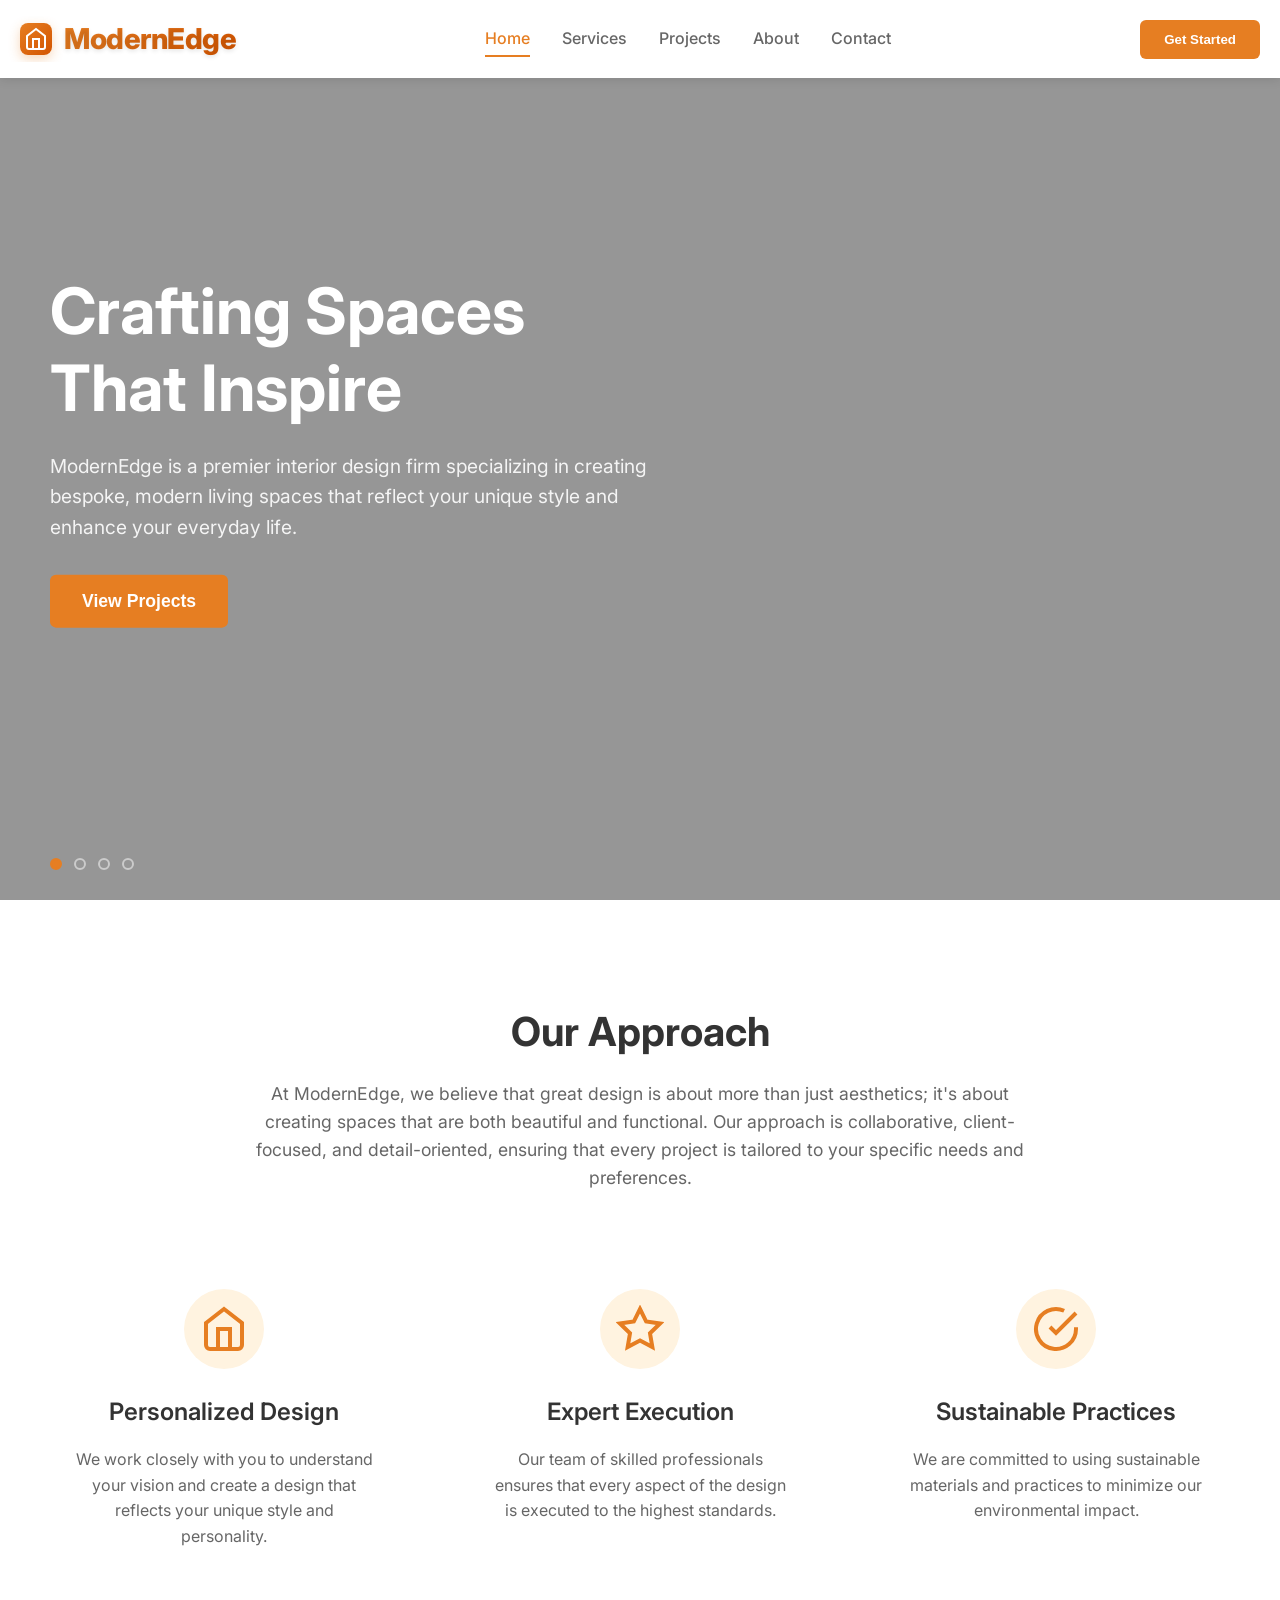
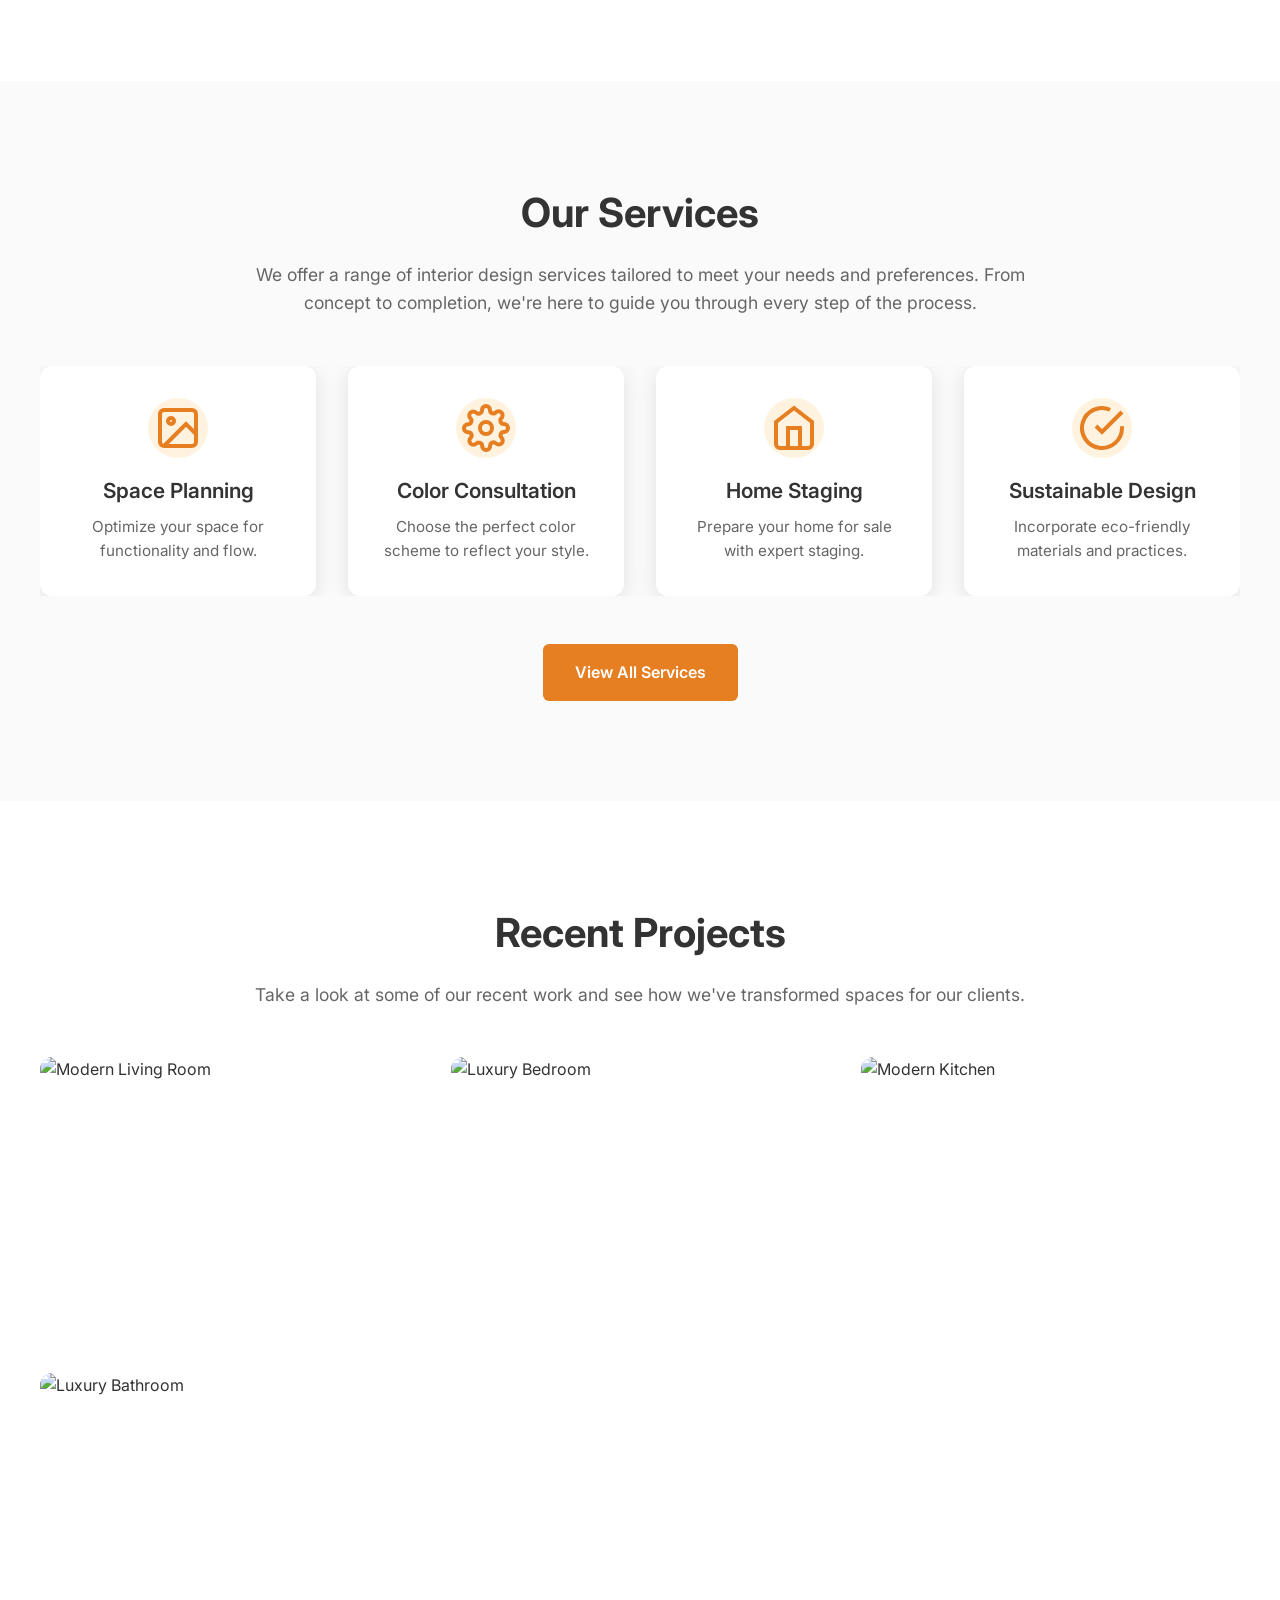
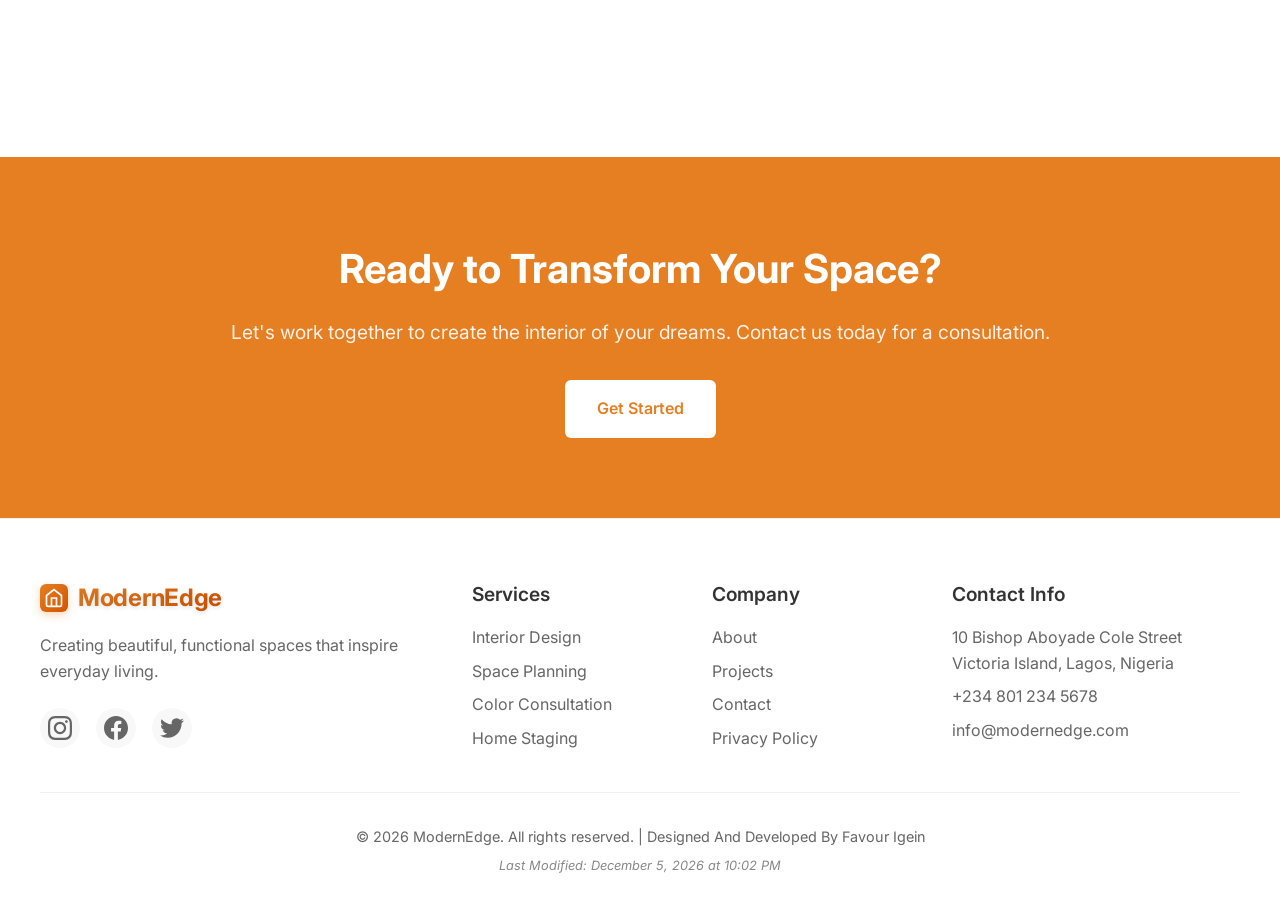
==== commit 0a957d07: "updates" ====
--- a/index.html
+++ b/index.html
@@ -38,10 +38,10 @@
           <span class="logo-text">ModernEdge</span>
         </div>
         <div class="nav-menu" id="nav-menu">
-          <a href="#home" class="nav-link active">Home</a>
+          <a href="index.html" class="nav-link active">Home</a>
           <a href="services.html" class="nav-link">Services</a>
-          <a href="#portfolio" class="nav-link">Portfolio</a>
-          <a href="#about" class="nav-link">About</a>
+          <a href="projects.html" class="nav-link">Projects</a>
+          <a href="about.html" class="nav-link">About</a>
           <a href="contact.html" class="nav-link">Contact</a>
         </div>
         <button class="nav-toggle" id="nav-toggle">
@@ -89,8 +89,8 @@
           bespoke, modern living spaces that reflect your unique style and
           enhance your everyday life.
         </p>
-        <button class="hero-cta" onclick="window.location.href='#portfolio'">
-          View Portfolio
+        <button class="hero-cta" onclick="window.location.href='projects.html'">
+          View Projects
         </button>
       </div>
       <div class="carousel-indicators">
@@ -269,8 +269,8 @@
       </div>
     </section>
 
-    <!-- Portfolio Preview -->
-    <section class="portfolio-preview" id="portfolio">
+    <!-- Projects Preview -->
+    <section class="portfolio-preview" id="projects">
       <div class="container">
         <h2 class="section-title">Recent Projects</h2>
         <p class="section-description">
@@ -405,8 +405,8 @@
           <div class="footer-section">
             <h3>Company</h3>
             <ul>
-              <li><a href="#about">About</a></li>
-              <li><a href="#portfolio">Portfolio</a></li>
+              <li><a href="about.html">About</a></li>
+              <li><a href="projects.html">Projects</a></li>
               <li><a href="contact.html">Contact</a></li>
               <li><a href="#">Privacy Policy</a></li>
             </ul>
@@ -414,8 +414,11 @@
           <div class="footer-section">
             <h3>Contact Info</h3>
             <div class="contact-info">
-              <p>123 Design Avenue, Suite 400<br />Metropolis, CA 90210</p>
-              <p>(555) 123-4567</p>
+              <p>
+                10 Bishop Aboyade Cole Street<br />Victoria Island, Lagos,
+                Nigeria
+              </p>
+              <p>+234 801 234 5678</p>
               <p>info@modernedge.com</p>
             </div>
           </div>
@@ -423,7 +426,7 @@
         <div class="footer-bottom">
           <p>
             &copy; <span id="current-year"></span> ModernEdge. All rights
-            reserved. | Developed by Favour Igein
+            reserved. | Designed And Developed By Favour Igein
           </p>
           <p class="last-modified">
             Last Modified: <span id="last-modified"></span>
--- a/styles.css
+++ b/styles.css
@@ -442,6 +442,32 @@
 .portfolio-overlay p {
   font-size: 0.9rem;
   opacity: 0.9;
+}
+
+/* Mobile-specific portfolio overlay enhancements */
+@media (max-width: 767px) {
+  .portfolio-overlay {
+    background: transparent;
+    backdrop-filter: none;
+    border-radius: 12px;
+  }
+
+  .portfolio-item {
+    transition: transform 0.3s cubic-bezier(0.4, 0, 0.2, 1);
+  }
+
+  .portfolio-overlay h3 {
+    font-size: 1.1rem;
+    margin-bottom: 0.5rem;
+    text-shadow: 0 3px 6px rgba(0, 0, 0, 0.8);
+    font-weight: 700;
+  }
+
+  .portfolio-overlay p {
+    font-size: 0.9rem;
+    text-shadow: 0 2px 4px rgba(0, 0, 0, 0.8);
+    font-weight: 500;
+  }
 }
 
 /* CTA Section */
@@ -1043,10 +1069,12 @@
   color: #666;
   transition: all 0.3s ease;
 }
-
 .footer .social-links a:hover {
   background: #e67e22;
-  color: white;
+  color: #fff;
+}
+.footer .social-links svg {
+  display: block;
 }
 
 .contact-info p {
@@ -1236,3 +1264,79 @@
   outline: 2px solid #e67e22;
   outline-offset: 2px;
 }
+
+html,
+body {
+  overflow-x: hidden;
+  max-width: 100%;
+}
+
+img,
+video {
+  max-width: 100%;
+  height: auto;
+  display: block;
+}
+
+.navbar,
+.nav-container,
+.container,
+.portfolio-preview,
+.services-hero {
+  max-width: 100%;
+  overflow-x: hidden;
+}
+
+/* Ensure grids and cards don't push layout horizontally */
+.portfolio-grid,
+.services-grid,
+.approach-grid,
+.packages-grid,
+.additional-services-grid {
+  max-width: 100%;
+  overflow-x: hidden;
+}
+
+/* Collapsible search: prevent overflow on small screens */
+.search-collapsible {
+  position: relative;
+  display: inline-flex;
+  align-items: center;
+  gap: 8px;
+  max-width: 100%;
+}
+.search-icon-btn {
+  width: 42px;
+  height: 42px;
+  border: 1px solid #ddd;
+  background: #fff;
+  border-radius: 8px;
+  display: inline-flex;
+  align-items: center;
+  justify-content: center;
+  cursor: pointer;
+  transition: all 0.3s ease;
+}
+.search-icon-btn:hover {
+  border-color: #e67e22;
+  box-shadow: 0 6px 18px rgba(0, 0, 0, 0.06);
+}
+.search-input-collapsible {
+  width: 0;
+  opacity: 0;
+  padding: 12px 14px;
+  border: 1px solid #ddd;
+  border-radius: 8px;
+  transition: width 0.35s ease, opacity 0.25s ease;
+  max-width: 70vw;
+}
+.search-collapsible:hover .search-input-collapsible,
+.search-input-collapsible:focus {
+  width: min(320px, 70vw);
+  opacity: 1;
+}
+
+.btn-small {
+  padding: 10px 18px;
+  font-size: 0.95rem;
+}
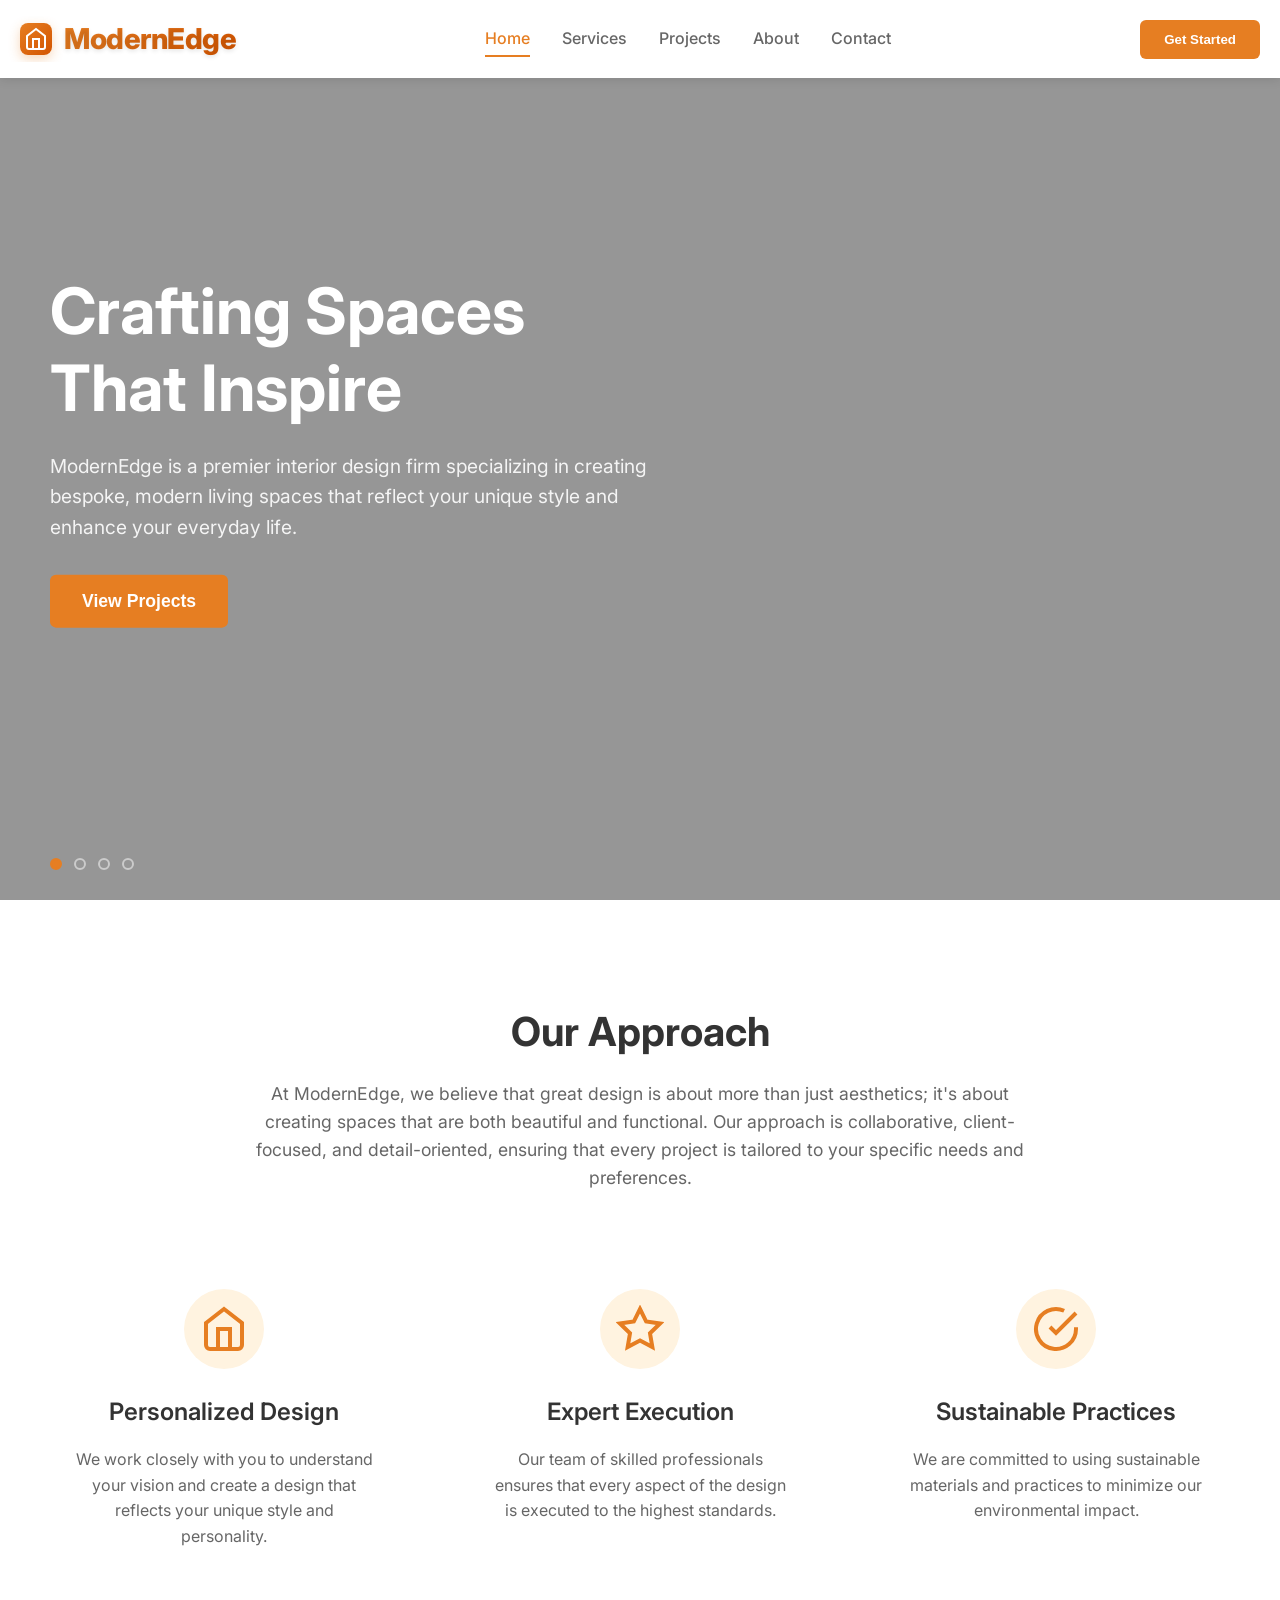
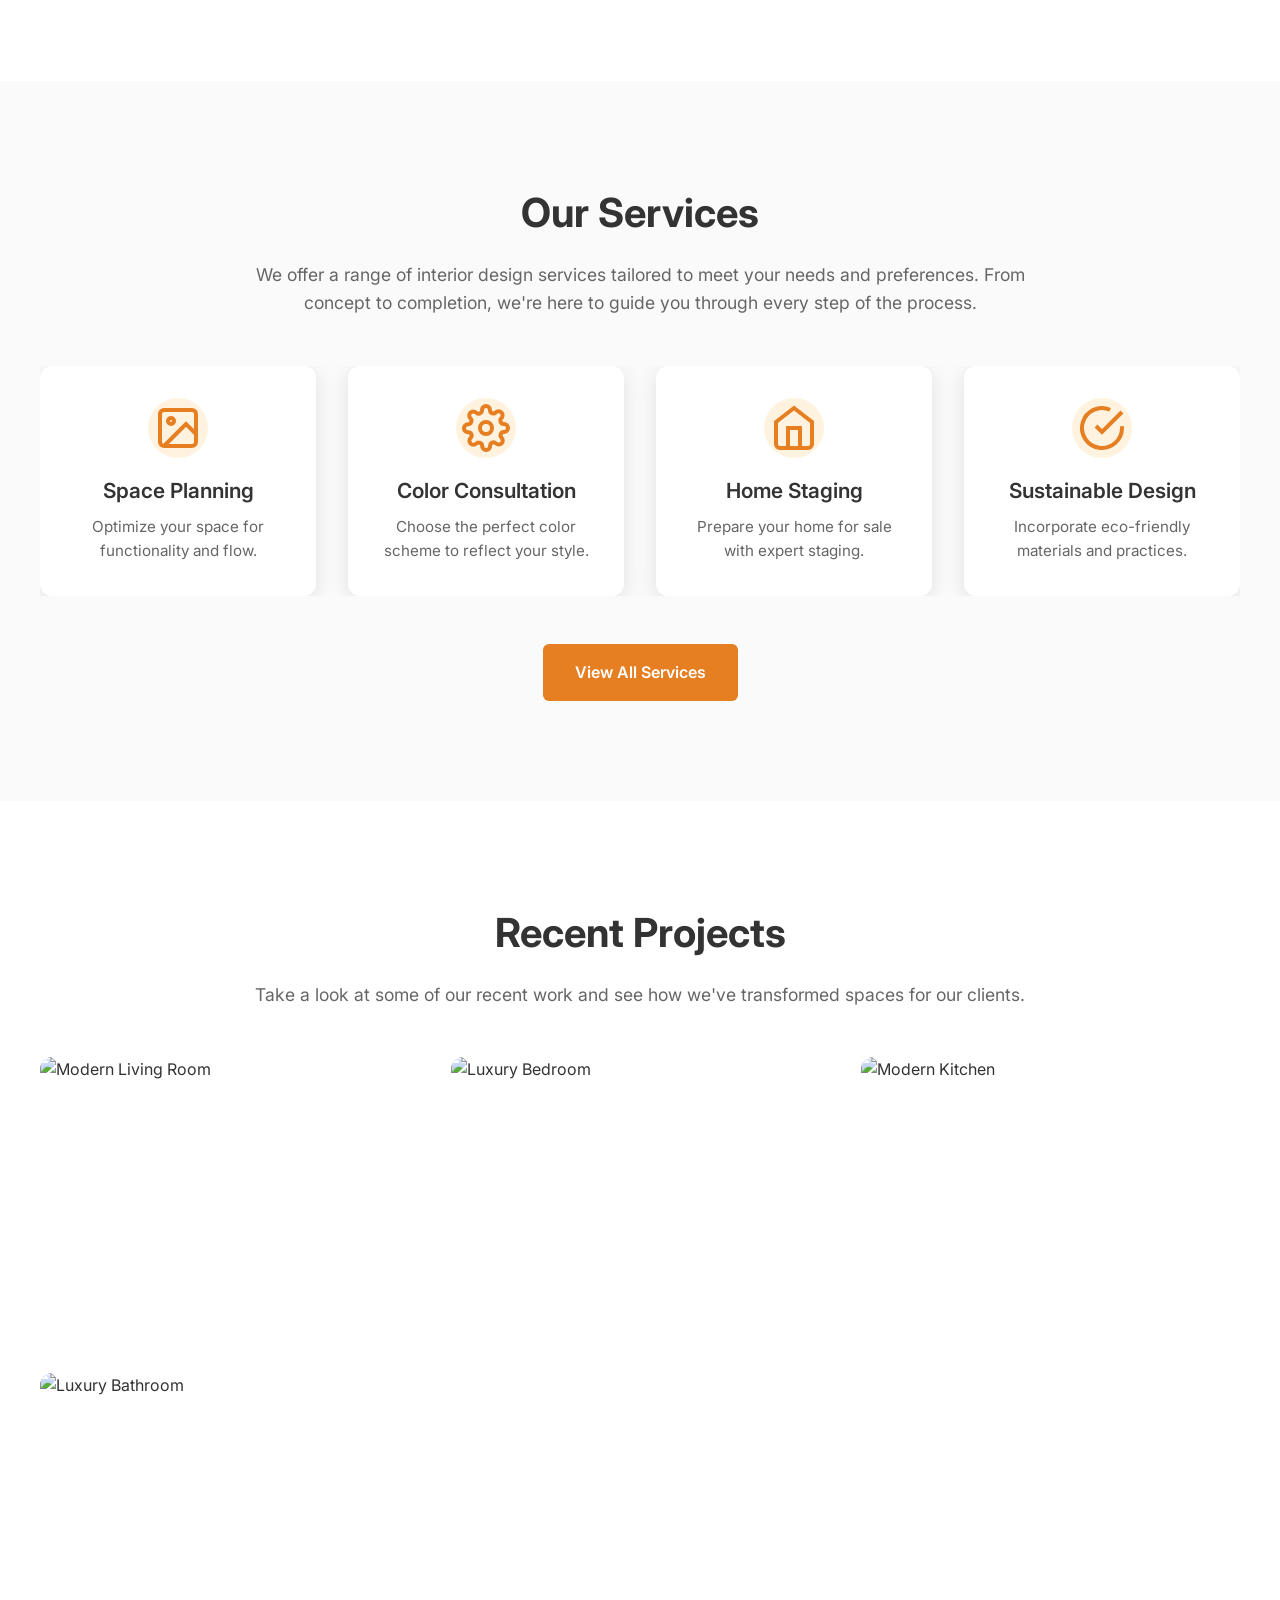
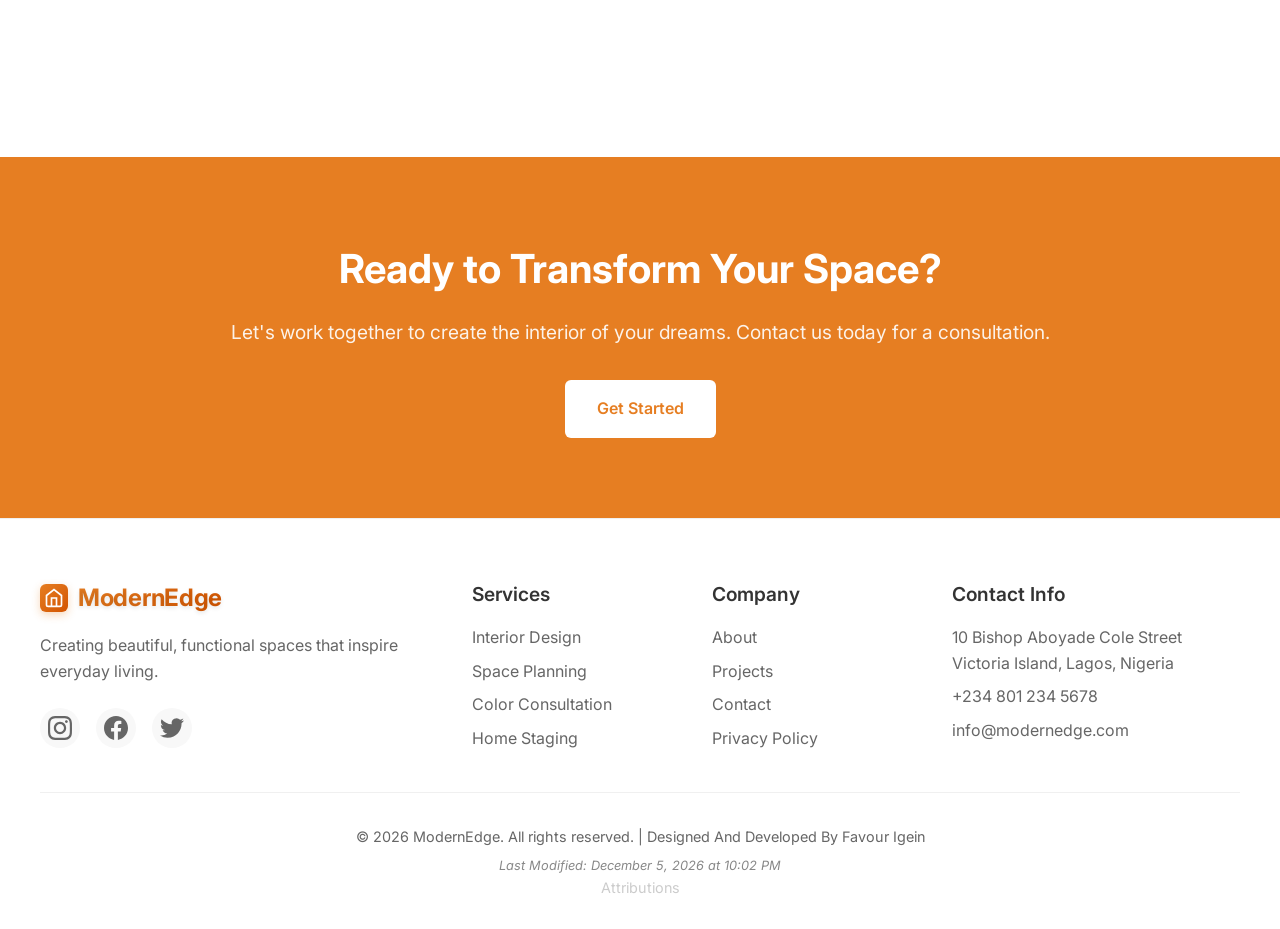
==== commit bf5cd4d8: "updates" ====
--- a/index.html
+++ b/index.html
@@ -8,8 +8,45 @@
       name="description"
       content="ModernEdge - Premier interior design firm specializing in creating bespoke, modern living spaces that reflect your unique style"
     />
+
+    <!-- Open Graph / Facebook -->
+    <meta property="og:type" content="website" />
+    <meta property="og:url" content="https://modernedge.com/" />
+    <meta
+      property="og:title"
+      content="ModernEdge - Crafting Spaces That Inspire"
+    />
+    <meta
+      property="og:description"
+      content="Premier interior design firm specializing in creating bespoke, modern living spaces that reflect your unique style"
+    />
+    <meta
+      property="og:image"
+      content="https://images.unsplash.com/photo-1586023492125-27b2c045efd7?ixlib=rb-4.0.3&auto=format&fit=crop&w=1200&q=80"
+    />
+
+    <!-- Twitter -->
+    <meta property="twitter:card" content="summary_large_image" />
+    <meta property="twitter:url" content="https://modernedge.com/" />
+    <meta
+      property="twitter:title"
+      content="ModernEdge - Crafting Spaces That Inspire"
+    />
+    <meta
+      property="twitter:description"
+      content="Premier interior design firm specializing in creating bespoke, modern living spaces that reflect your unique style"
+    />
+    <meta
+      property="twitter:image"
+      content="https://images.unsplash.com/photo-1586023492125-27b2c045efd7?ixlib=rb-4.0.3&auto=format&fit=crop&w=1200&q=80"
+    />
     <title>ModernEdge - Crafting Spaces That Inspire</title>
-    <link rel="stylesheet" href="styles.css" />
+    <link
+      rel="icon"
+      type="image/svg+xml"
+      href="data:image/svg+xml,%3Csvg xmlns='http://www.w3.org/2000/svg' viewBox='0 0 24 24' fill='%23E67E22'%3E%3Cpath d='M3 9l9-7 9 7v11a2 2 0 0 1-2 2H5a2 2 0 0 1-2-2z'/%3E%3Cpolyline points='9,22 9,12 15,12 15,22'/%3E%3C/svg%3E"
+    />
+    <link rel="stylesheet" href="styles/styles.css" />
     <link rel="preconnect" href="https://fonts.googleapis.com" />
     <link rel="preconnect" href="https://fonts.gstatic.com" crossorigin />
     <link
@@ -431,10 +468,17 @@
           <p class="last-modified">
             Last Modified: <span id="last-modified"></span>
           </p>
+          <p>
+            <a
+              href="attributions.html"
+              style="color: #ccc; text-decoration: none; font-size: 0.9rem"
+              >Attributions</a
+            >
+          </p>
         </div>
       </div>
     </footer>
 
-    <script src="script.js"></script>
+    <script type="module" src="scripts/main.js"></script>
   </body>
 </html>
--- a/styles/styles.css
+++ b/styles/styles.css
@@ -0,0 +1,1667 @@
+/* Copied from root styles.css and extended with small utilities */
+/* Reset and Base Styles */
+* {
+  margin: 0;
+  padding: 0;
+  box-sizing: border-box;
+}
+
+body {
+  font-family: "Inter", -apple-system, BlinkMacSystemFont, "Segoe UI", Roboto,
+    sans-serif;
+  line-height: 1.6;
+  color: #333;
+  background-color: #fafafa;
+}
+
+.container {
+  max-width: 1200px;
+  margin: 0 auto;
+  padding: 0 20px;
+}
+
+/* Navigation */
+.navbar {
+  background: #fff;
+  padding: 1rem 0;
+  box-shadow: 0 2px 10px rgba(0, 0, 0, 0.1);
+  position: fixed;
+  top: 0;
+  width: 100%;
+  z-index: 1000;
+}
+
+.nav-container {
+  /* max-width: 1200px; */
+  margin: 0 auto;
+  padding: 0 20px;
+  display: flex;
+  flex-direction: row;
+  justify-content: space-between;
+  /* justify-items: center; */
+  align-items: center;
+}
+
+.nav-logo {
+  display: flex;
+  align-items: center;
+  gap: 12px;
+  font-size: 1.8rem;
+  font-weight: 800;
+  color: #333;
+  text-decoration: none;
+  margin-right: auto;
+  transition: all 0.3s ease;
+}
+
+.nav-logo:hover {
+  transform: scale(1.05);
+}
+
+.logo-icon {
+  width: 32px;
+  height: 32px;
+  background: linear-gradient(135deg, #e67e22, #d35400);
+  border-radius: 8px;
+  display: flex;
+  align-items: center;
+  justify-content: center;
+  color: white;
+  box-shadow: 0 4px 12px rgba(230, 126, 34, 0.3);
+  transition: all 0.3s ease;
+}
+
+.logo-icon:hover {
+  transform: rotate(5deg);
+  box-shadow: 0 6px 16px rgba(230, 126, 34, 0.4);
+}
+
+.logo-text {
+  font-size: 1.8rem;
+  font-weight: 800;
+  background: linear-gradient(135deg, #e67e22, #d35400);
+  -webkit-background-clip: text;
+  -webkit-text-fill-color: transparent;
+  background-clip: text;
+  text-shadow: 0 2px 4px rgba(0, 0, 0, 0.1);
+  letter-spacing: -0.5px;
+}
+
+.cta-button {
+  margin-left: auto;
+  /* padding-right: -50px; */
+}
+
+.nav-menu {
+  display: flex;
+  gap: 2rem;
+  list-style: none;
+}
+
+.nav-link {
+  text-decoration: none;
+  color: #666;
+  font-weight: 500;
+  transition: color 0.3s ease;
+  position: relative;
+}
+
+.nav-link:hover,
+.nav-link.active {
+  color: #e67e22;
+}
+
+.nav-link.active::after {
+  content: "";
+  position: absolute;
+  bottom: -5px;
+  left: 0;
+  right: 0;
+  height: 2px;
+  background: #e67e22;
+}
+
+.cta-button {
+  background: #e67e22;
+  color: white;
+  padding: 12px 24px;
+  border: none;
+  border-radius: 6px;
+  font-weight: 600;
+  cursor: pointer;
+  transition: background 0.3s ease;
+}
+
+.cta-button:hover {
+  background: #d35400;
+}
+
+.nav-toggle {
+  display: none;
+  flex-direction: column;
+  /* padding-left: 20px; */
+  cursor: pointer;
+  background: none;
+  border: none;
+}
+
+.bar {
+  width: 25px;
+  height: 3px;
+  background: #333;
+  margin: 3px 0;
+  transition: 0.3s;
+}
+
+/* Hero Section */
+.hero {
+  position: relative;
+  height: 100vh;
+  overflow: hidden;
+  margin-top: 0; /* remove unwanted gap below fixed navbar */
+}
+
+.hero-carousel {
+  position: absolute;
+  top: 0;
+  left: 0;
+  width: 100%;
+  height: 100%;
+}
+
+.hero-slide {
+  position: absolute;
+  top: 0;
+  left: 0;
+  width: 100%;
+  height: 100%;
+  background-size: cover;
+  background-position: center;
+  opacity: 0;
+  transition: opacity 1s ease-in-out;
+}
+
+.hero-slide.active {
+  opacity: 1;
+}
+
+.hero-overlay {
+  position: absolute;
+  top: 0;
+  left: 0;
+  width: 100%;
+  height: 100%;
+  background: rgba(0, 0, 0, 0.4);
+  z-index: 1;
+}
+
+.hero-content {
+  position: absolute;
+  top: 50%;
+  left: 50px;
+  transform: translateY(-50%);
+  z-index: 2;
+  max-width: 600px;
+  color: white;
+}
+
+.hero-title {
+  font-size: 4rem;
+  font-weight: 700;
+  line-height: 1.2;
+  margin-bottom: 1.5rem;
+}
+
+.hero-subtitle {
+  font-size: 1.2rem;
+  line-height: 1.6;
+  margin-bottom: 2rem;
+  opacity: 0.9;
+}
+
+.hero-cta {
+  background: #e67e22;
+  color: white;
+  padding: 16px 32px;
+  border: none;
+  border-radius: 6px;
+  font-size: 1.1rem;
+  font-weight: 600;
+  cursor: pointer;
+  transition: background 0.3s ease;
+}
+
+.hero-cta:hover {
+  background: #d35400;
+}
+
+.carousel-indicators {
+  position: absolute;
+  bottom: 30px;
+  left: 50px;
+  display: flex;
+  gap: 12px;
+  z-index: 2;
+}
+
+.indicator {
+  width: 12px;
+  height: 12px;
+  border-radius: 50%;
+  border: 2px solid rgba(255, 255, 255, 0.5);
+  background: transparent;
+  cursor: pointer;
+  transition: all 0.3s ease;
+}
+
+.indicator.active {
+  background: #e67e22;
+  border-color: #e67e22;
+}
+
+/* Section Titles */
+.section-title {
+  font-size: 2.5rem;
+  font-weight: 700;
+  text-align: center;
+  margin-bottom: 1rem;
+  color: #333;
+}
+
+.section-description {
+  font-size: 1.1rem;
+  text-align: center;
+  color: #666;
+  max-width: 800px;
+  margin: 0 auto 3rem;
+  line-height: 1.6;
+}
+
+/* Our Approach Section */
+.approach {
+  padding: 100px 0;
+  background: white;
+}
+
+.approach-grid {
+  display: grid;
+  grid-template-columns: repeat(auto-fit, minmax(300px, 1fr));
+  gap: 3rem;
+  margin-top: 4rem;
+}
+
+.approach-item {
+  text-align: center;
+  padding: 2rem;
+}
+
+.approach-icon {
+  width: 80px;
+  height: 80px;
+  margin: 0 auto 1.5rem;
+  background: #fff3e0;
+  border-radius: 50%;
+  display: flex;
+  align-items: center;
+  justify-content: center;
+  color: #e67e22;
+}
+
+.approach-item h3 {
+  font-size: 1.5rem;
+  font-weight: 600;
+  margin-bottom: 1rem;
+  color: #333;
+}
+
+.approach-item p {
+  color: #666;
+  line-height: 1.6;
+}
+
+/* Services Preview */
+.services-preview {
+  padding: 100px 0;
+  background: #fafafa;
+}
+
+.services-grid {
+  display: grid;
+  grid-template-columns: repeat(auto-fit, minmax(250px, 1fr));
+  gap: 2rem;
+  margin-bottom: 3rem;
+}
+
+.service-card {
+  background: white;
+  padding: 2rem;
+  border-radius: 12px;
+  text-align: center;
+  box-shadow: 0 4px 20px rgba(0, 0, 0, 0.1);
+  transition: transform 0.3s ease;
+}
+
+.service-card:hover {
+  transform: translateY(-5px);
+}
+
+.service-icon {
+  width: 60px;
+  height: 60px;
+  margin: 0 auto 1rem;
+  background: #fff3e0;
+  border-radius: 50%;
+  display: flex;
+  align-items: center;
+  justify-content: center;
+  color: #e67e22;
+}
+
+.service-card h3 {
+  font-size: 1.3rem;
+  font-weight: 600;
+  margin-bottom: 0.5rem;
+  color: #333;
+}
+
+.service-card p {
+  color: #666;
+  font-size: 0.95rem;
+}
+
+.services-cta {
+  text-align: center;
+}
+
+.btn-primary {
+  display: inline-block;
+  background: #e67e22;
+  color: white;
+  padding: 16px 32px;
+  text-decoration: none;
+  border-radius: 6px;
+  font-weight: 600;
+  transition: background 0.3s ease;
+}
+
+.btn-primary:hover {
+  background: #d35400;
+}
+
+/* Portfolio Preview */
+.portfolio-preview {
+  padding: 100px 0;
+  background: white;
+}
+
+.portfolio-grid {
+  display: grid;
+  grid-template-columns: repeat(auto-fit, minmax(280px, 1fr));
+  gap: 2rem;
+}
+
+.portfolio-item {
+  position: relative;
+  border-radius: 12px;
+  overflow: hidden;
+  aspect-ratio: 4/3;
+}
+
+.portfolio-item img {
+  width: 100%;
+  height: 100%;
+  object-fit: cover;
+  transition: transform 0.3s ease;
+}
+
+.portfolio-overlay {
+  position: absolute;
+  bottom: 0;
+  left: 0;
+  right: 0;
+  background: linear-gradient(transparent, rgba(0, 0, 0, 0.8));
+  color: white;
+  padding: 2rem;
+  transform: translateY(100%);
+  transition: transform 0.3s ease;
+}
+
+.portfolio-item:hover .portfolio-overlay {
+  transform: translateY(0);
+}
+
+.portfolio-item:hover img {
+  transform: scale(1.1);
+}
+
+.portfolio-overlay h3 {
+  font-size: 1.3rem;
+  font-weight: 600;
+  margin-bottom: 0.5rem;
+}
+
+.portfolio-overlay p {
+  font-size: 0.9rem;
+  opacity: 0.9;
+}
+
+/* Mobile-specific portfolio overlay enhancements */
+@media (max-width: 767px) {
+  .portfolio-overlay {
+    background: transparent;
+    backdrop-filter: none;
+    border-radius: 12px;
+  }
+
+  .portfolio-item {
+    transition: transform 0.3s cubic-bezier(0.4, 0, 0.2, 1);
+  }
+
+  .portfolio-overlay h3 {
+    font-size: 1.1rem;
+    margin-bottom: 0.5rem;
+    text-shadow: 0 3px 6px rgba(0, 0, 0, 0.8);
+    font-weight: 700;
+  }
+
+  .portfolio-overlay p {
+    font-size: 0.9rem;
+    text-shadow: 0 2px 4px rgba(0, 0, 0, 0.8);
+    font-weight: 500;
+  }
+}
+
+/* CTA Section */
+.cta-section {
+  padding: 80px 0;
+  background: #e67e22;
+  color: white;
+  text-align: center;
+}
+
+.cta-content h2 {
+  font-size: 2.5rem;
+  font-weight: 700;
+  margin-bottom: 1rem;
+}
+
+.cta-content p {
+  font-size: 1.2rem;
+  margin-bottom: 2rem;
+  opacity: 0.9;
+}
+
+.cta-section .btn-primary {
+  background: white;
+  color: #e67e22;
+}
+
+.cta-section .btn-primary:hover {
+  background: #f8f8f8;
+}
+
+/* Services Page Styles */
+.services-hero {
+  padding: 150px 0 100px;
+  background: white;
+  text-align: center;
+}
+
+.services-hero h1 {
+  font-size: 3rem;
+  font-weight: 700;
+  margin-bottom: 1rem;
+  color: #333;
+}
+
+.services-hero p {
+  font-size: 1.2rem;
+  color: #666;
+  max-width: 800px;
+  margin: 0 auto;
+  line-height: 1.6;
+}
+
+/* Design Process */
+.design-process {
+  padding: 100px 0;
+  background: #fafafa;
+}
+
+.process-steps {
+  display: grid;
+  grid-template-columns: repeat(auto-fit, minmax(200px, 1fr));
+  gap: 2rem;
+  margin-top: 3rem;
+}
+
+.process-step {
+  text-align: center;
+  padding: 1.5rem;
+  background: white;
+  border-radius: 12px;
+  box-shadow: 0 4px 20px rgba(0, 0, 0, 0.05);
+}
+
+.step-icon {
+  width: 60px;
+  height: 60px;
+  margin: 0 auto 1rem;
+  background: #fff3e0;
+  border-radius: 50%;
+  display: flex;
+  align-items: center;
+  justify-content: center;
+  color: #e67e22;
+}
+
+.process-step h3 {
+  font-size: 1.2rem;
+  font-weight: 600;
+  margin-bottom: 0.5rem;
+  color: #333;
+}
+
+.process-step p {
+  color: #666;
+  font-size: 0.9rem;
+}
+
+/* Service Packages */
+.service-packages {
+  padding: 100px 0;
+  background: white;
+}
+
+.packages-grid {
+  display: grid;
+  grid-template-columns: repeat(auto-fit, minmax(300px, 1fr));
+  gap: 2rem;
+  margin-top: 3rem;
+}
+
+.package-card {
+  background: white;
+  border: 2px solid #f0f0f0;
+  border-radius: 12px;
+  padding: 2rem;
+  text-align: center;
+  transition: all 0.4s cubic-bezier(0.4, 0, 0.2, 1);
+  cursor: pointer;
+  position: relative;
+  overflow: hidden;
+  animation: float 6s ease-in-out infinite;
+}
+
+@keyframes float {
+  0%,
+  100% {
+    transform: translateY(0px);
+  }
+  50% {
+    transform: translateY(-10px);
+  }
+}
+
+.package-card::before {
+  content: "";
+  position: absolute;
+  top: 0;
+  left: -100%;
+  width: 100%;
+  height: 100%;
+  background: linear-gradient(
+    90deg,
+    transparent,
+    rgba(230, 126, 34, 0.1),
+    transparent
+  );
+  transition: left 0.6s ease;
+}
+
+.package-card:hover {
+  transform: translateY(-8px) scale(1.02);
+  border-color: #e67e22;
+  box-shadow: 0 20px 40px rgba(230, 126, 34, 0.15);
+  animation: none;
+}
+
+.package-card:hover::before {
+  left: 100%;
+}
+
+.package-card.featured {
+  border-color: #f0f0f0;
+  transform: scale(1);
+  box-shadow: 0 4px 20px rgba(0, 0, 0, 0.05);
+}
+
+.package-card.featured:hover {
+  transform: translateY(-8px) scale(1.02);
+  border-color: #e67e22;
+  box-shadow: 0 20px 40px rgba(230, 126, 34, 0.15);
+}
+
+.package-header h3 {
+  font-size: 1.5rem;
+  font-weight: 600;
+  margin-bottom: 1rem;
+  color: #333;
+}
+
+.package-price {
+  margin-bottom: 2rem;
+}
+
+.price {
+  font-size: 2.5rem;
+  font-weight: 700;
+  color: #333;
+}
+
+.period {
+  font-size: 1rem;
+  color: #666;
+}
+
+.package-features {
+  text-align: left;
+  margin-bottom: 2rem;
+}
+
+.feature {
+  display: flex;
+  align-items: center;
+  gap: 0.75rem;
+  margin-bottom: 0.75rem;
+  color: #666;
+}
+
+.feature svg {
+  color: #e67e22;
+  flex-shrink: 0;
+}
+
+.package-button {
+  width: 100%;
+  padding: 12px 24px;
+  border: 2px solid #e67e22;
+  background: transparent;
+  color: #e67e22;
+  border-radius: 6px;
+  font-weight: 600;
+  cursor: pointer;
+  transition: all 0.4s cubic-bezier(0.4, 0, 0.2, 1);
+  position: relative;
+  overflow: hidden;
+  margin-top: 1.5rem;
+}
+
+.package-button::before {
+  content: "";
+  position: absolute;
+  top: 0;
+  left: -100%;
+  width: 100%;
+  height: 100%;
+  background: linear-gradient(
+    90deg,
+    transparent,
+    rgba(255, 255, 255, 0.2),
+    transparent
+  );
+  transition: left 0.6s ease;
+}
+
+.package-button:hover {
+  background: #e67e22;
+  color: white;
+  transform: translateY(-2px);
+  box-shadow: 0 8px 20px rgba(230, 126, 34, 0.3);
+}
+
+.package-button:hover::before {
+  left: 100%;
+}
+
+.featured-button {
+  background: transparent;
+  color: #e67e22;
+  border: 2px solid #e67e22;
+}
+
+.featured-button:hover {
+  background: #d35400;
+}
+
+/* Additional Services */
+.additional-services {
+  padding: 100px 0;
+  background: #fafafa;
+}
+
+.additional-services-grid {
+  display: grid;
+  grid-template-columns: repeat(auto-fit, minmax(250px, 1fr));
+  gap: 2rem;
+}
+
+.service-item {
+  background: white;
+  padding: 2rem;
+  border-radius: 12px;
+  text-align: center;
+  box-shadow: 0 4px 20px rgba(0, 0, 0, 0.05);
+  transition: all 0.4s cubic-bezier(0.4, 0, 0.2, 1);
+  cursor: pointer;
+  position: relative;
+  overflow: hidden;
+  animation: float 8s ease-in-out infinite;
+}
+
+.service-item:nth-child(2) {
+  animation-delay: -2s;
+}
+
+.service-item:nth-child(3) {
+  animation-delay: -4s;
+}
+
+.service-item:nth-child(4) {
+  animation-delay: -6s;
+}
+
+.service-item::before {
+  content: "";
+  position: absolute;
+  top: 0;
+  left: -100%;
+  width: 100%;
+  height: 100%;
+  background: linear-gradient(
+    90deg,
+    transparent,
+    rgba(230, 126, 34, 0.1),
+    transparent
+  );
+  transition: left 0.6s ease;
+}
+
+.service-item:hover {
+  transform: translateY(-8px) scale(1.02);
+  box-shadow: 0 15px 35px rgba(230, 126, 34, 0.15);
+  border: 2px solid rgba(230, 126, 34, 0.2);
+  animation: none;
+}
+
+.service-item:hover::before {
+  left: 100%;
+}
+
+.service-item .service-icon {
+  width: 60px;
+  height: 60px;
+  margin: 0 auto 1rem;
+  background: #fff3e0;
+  border-radius: 50%;
+  display: flex;
+  align-items: center;
+  justify-content: center;
+  color: #e67e22;
+  transition: all 0.4s cubic-bezier(0.4, 0, 0.2, 1);
+}
+
+.service-item:hover .service-icon {
+  background: #e67e22;
+  color: white;
+  transform: scale(1.1) rotate(5deg);
+  box-shadow: 0 8px 20px rgba(230, 126, 34, 0.3);
+}
+
+.service-item h3 {
+  font-size: 1.3rem;
+  font-weight: 600;
+  margin-bottom: 0.75rem;
+  color: #333;
+}
+
+.service-item p {
+  color: #666;
+  line-height: 1.5;
+}
+
+/* Contact Page Styles */
+.contact-section {
+  padding: 150px 0 100px;
+  background: white;
+  min-height: 100vh;
+}
+
+.contact-grid {
+  display: grid;
+  grid-template-columns: 1fr 1fr;
+  gap: 4rem;
+  align-items: start;
+}
+
+.contact-form-section h1 {
+  font-size: 2.5rem;
+  font-weight: 700;
+  margin-bottom: 1rem;
+  color: #333;
+}
+
+.contact-form-section > p {
+  font-size: 1.1rem;
+  color: #666;
+  margin-bottom: 2rem;
+  line-height: 1.6;
+}
+
+.contact-form {
+  display: flex;
+  flex-direction: column;
+  gap: 1.5rem;
+}
+
+.form-row {
+  display: grid;
+  grid-template-columns: 1fr 1fr;
+  gap: 1rem;
+}
+
+.form-group {
+  display: flex;
+  flex-direction: column;
+}
+
+.form-group label {
+  font-weight: 500;
+  margin-bottom: 0.5rem;
+  color: #333;
+}
+
+.form-group input,
+.form-group textarea {
+  padding: 12px 16px;
+  border: 1px solid #ddd;
+  border-radius: 6px;
+  font-size: 1rem;
+  transition: border-color 0.3s ease;
+  font-family: inherit;
+}
+
+.form-group input:focus,
+.form-group textarea:focus {
+  outline: none;
+  border-color: #e67e22;
+}
+
+.send-message-btn {
+  background: #e67e22;
+  color: white;
+  padding: 16px 32px;
+  border: none;
+  border-radius: 6px;
+  font-size: 1.1rem;
+  font-weight: 600;
+  cursor: pointer;
+  transition: background 0.3s ease;
+  margin-top: 1rem;
+}
+
+.send-message-btn:hover {
+  background: #d35400;
+}
+
+.location-section h2 {
+  font-size: 2rem;
+  font-weight: 700;
+  margin-bottom: 1.5rem;
+  color: #333;
+}
+
+.location-details {
+  margin-bottom: 2rem;
+}
+
+.location-details p {
+  margin-bottom: 0.5rem;
+  color: #666;
+  font-size: 1rem;
+}
+
+.address {
+  font-weight: 500;
+}
+
+.map-container {
+  margin-bottom: 2rem;
+  border-radius: 12px;
+  overflow: hidden;
+}
+
+.location-map {
+  width: 100%;
+  height: 300px;
+  object-fit: cover;
+}
+
+.follow-us h3 {
+  font-size: 1.5rem;
+  font-weight: 600;
+  margin-bottom: 1rem;
+  color: #333;
+}
+
+.social-links {
+  display: flex;
+  gap: 1rem;
+}
+
+.social-link {
+  width: 48px;
+  height: 48px;
+  background: #fff3e0;
+  border-radius: 50%;
+  display: flex;
+  align-items: center;
+  justify-content: center;
+  color: #e67e22;
+  text-decoration: none;
+  transition: all 0.3s ease;
+}
+
+.social-link:hover {
+  background: #e67e22;
+  color: white;
+}
+
+/* Footer */
+.footer {
+  background: white;
+  padding: 60px 0 30px;
+  border-top: 1px solid #f0f0f0;
+}
+
+.footer-content {
+  display: grid;
+  grid-template-columns: 2fr 1fr 1fr 1.5fr;
+  gap: 3rem;
+  margin-bottom: 2rem;
+}
+
+.footer-section h3 {
+  font-size: 1.2rem;
+  font-weight: 600;
+  margin-bottom: 1rem;
+  color: #333;
+}
+
+.footer-section ul {
+  list-style: none;
+}
+
+.footer-section ul li {
+  margin-bottom: 0.5rem;
+}
+
+.footer-section ul li a {
+  color: #666;
+  text-decoration: none;
+  transition: color 0.3s ease;
+}
+
+.footer-section ul li a:hover {
+  color: #e67e22;
+}
+
+.footer-logo {
+  display: flex;
+  align-items: center;
+  gap: 10px;
+  font-size: 1.5rem;
+  font-weight: 700;
+  color: #333;
+  margin-bottom: 1rem;
+}
+
+.footer-logo .logo-icon {
+  width: 28px;
+  height: 28px;
+  background: linear-gradient(135deg, #e67e22, #d35400);
+  border-radius: 6px;
+  display: flex;
+  align-items: center;
+  justify-content: center;
+  color: white;
+  box-shadow: 0 3px 8px rgba(230, 126, 34, 0.3);
+}
+
+.footer-logo .logo-text {
+  font-size: 1.5rem;
+  font-weight: 700;
+  background: linear-gradient(135deg, #e67e22, #d35400);
+  -webkit-background-clip: text;
+  -webkit-text-fill-color: transparent;
+  background-clip: text;
+  letter-spacing: -0.3px;
+}
+
+.footer-section p {
+  color: #666;
+  line-height: 1.6;
+  margin-bottom: 1.5rem;
+}
+
+.footer .social-links {
+  display: flex;
+  gap: 1rem;
+}
+.footer .social-links a {
+  width: 40px;
+  height: 40px;
+  background: #f8f8f8;
+  border-radius: 50%;
+  display: flex;
+  align-items: center;
+  justify-content: center;
+  color: #666;
+  transition: all 0.3s ease;
+}
+.footer .social-links a:hover {
+  background: #e67e22;
+  color: #fff;
+}
+.footer .social-links svg {
+  display: block;
+}
+
+.contact-info p {
+  margin-bottom: 0.5rem;
+  color: #666;
+}
+
+.footer-bottom {
+  text-align: center;
+  padding-top: 2rem;
+  border-top: 1px solid #f0f0f0;
+  color: #666;
+  font-size: 0.9rem;
+}
+
+.last-modified {
+  margin-top: 0.5rem;
+  font-size: 0.8rem;
+  color: #888;
+  font-style: italic;
+}
+
+.footer-links {
+  display: flex;
+  justify-content: center;
+  gap: 2rem;
+  margin-bottom: 2rem;
+}
+
+.footer-links a {
+  color: #666;
+  text-decoration: none;
+  transition: color 0.3s ease;
+}
+
+.footer-links a:hover {
+  color: #e67e22;
+}
+
+/* Mobile Responsive Styles */
+@media (max-width: 767px) {
+  .nav-menu {
+    position: fixed;
+    left: -100%;
+    top: 80px;
+    flex-direction: column;
+    background-color: white;
+    width: 100%;
+    text-align: center;
+    transition: 0.3s;
+    box-shadow: 0 10px 27px rgba(0, 0, 0, 0.05);
+    padding: 2rem 0;
+  }
+
+  .nav-menu.active {
+    left: 0;
+  }
+
+  .nav-toggle {
+    display: flex;
+  }
+
+  .cta-button {
+    display: none;
+  }
+
+  .hero-content {
+    left: 20px;
+    right: 20px;
+    max-width: none;
+    text-align: center;
+  }
+
+  .hero-title {
+    font-size: 2.5rem;
+  }
+
+  .hero-subtitle {
+    font-size: 1rem;
+  }
+
+  .carousel-indicators {
+    left: 50%;
+    transform: translateX(-50%);
+  }
+
+  .section-title {
+    font-size: 2rem;
+  }
+
+  .approach-grid {
+    grid-template-columns: 1fr;
+    gap: 2rem;
+  }
+
+  .services-grid {
+    grid-template-columns: 1fr;
+  }
+
+  .portfolio-grid {
+    grid-template-columns: 1fr;
+  }
+
+  .process-steps {
+    grid-template-columns: 1fr;
+  }
+
+  .packages-grid {
+    grid-template-columns: 1fr;
+  }
+
+  .package-card.featured {
+    transform: none;
+  }
+
+  .additional-services-grid {
+    grid-template-columns: 1fr;
+  }
+
+  .contact-grid {
+    grid-template-columns: 1fr;
+    gap: 3rem;
+  }
+
+  .form-row {
+    grid-template-columns: 1fr;
+  }
+
+  .footer-content {
+    grid-template-columns: 1fr;
+    gap: 2rem;
+    text-align: center;
+  }
+
+  .footer-links {
+    flex-direction: column;
+    gap: 1rem;
+  }
+
+  .services-hero h1 {
+    font-size: 2rem;
+  }
+
+  .cta-content h2 {
+    font-size: 2rem;
+  }
+}
+
+@media (min-width: 768px) {
+  .container {
+    padding: 0 40px;
+  }
+
+  .nav-container {
+    /* padding: 0 40px; */
+  }
+}
+
+/* Animations */
+@keyframes fadeInUp {
+  from {
+    opacity: 0;
+    transform: translateY(30px);
+  }
+  to {
+    opacity: 1;
+    transform: translateY(0);
+  }
+}
+
+.approach-item,
+.service-card,
+.portfolio-item {
+  animation: fadeInUp 0.6s ease forwards;
+}
+
+/* Smooth scrolling */
+html {
+  scroll-behavior: smooth;
+}
+
+/* Focus styles for accessibility */
+button:focus,
+input:focus,
+textarea:focus,
+a:focus {
+  outline: 2px solid #e67e22;
+  outline-offset: 2px;
+}
+
+html,
+body {
+  overflow-x: hidden;
+  max-width: 100%;
+}
+
+img,
+video {
+  max-width: 100%;
+  height: auto;
+  display: block;
+}
+
+.navbar,
+.nav-container,
+.container,
+.portfolio-preview,
+.services-hero {
+  max-width: 100%;
+  overflow-x: hidden;
+}
+
+/* Ensure grids and cards don't push layout horizontally */
+.portfolio-grid,
+.services-grid,
+.approach-grid,
+.packages-grid,
+.additional-services-grid {
+  max-width: 100%;
+  overflow-x: hidden;
+}
+
+/* Collapsible search: prevent overflow on small screens */
+.search-collapsible {
+  position: relative;
+  display: inline-flex;
+  align-items: center;
+  gap: 8px;
+  max-width: 100%;
+}
+.search-icon-btn {
+  width: 42px;
+  height: 42px;
+  border: 1px solid #ddd;
+  background: #fff;
+  border-radius: 8px;
+  display: inline-flex;
+  align-items: center;
+  justify-content: center;
+  cursor: pointer;
+  transition: all 0.3s ease;
+}
+.search-icon-btn:hover {
+  border-color: #e67e22;
+  box-shadow: 0 6px 18px rgba(0, 0, 0, 0.06);
+}
+.search-input-collapsible {
+  width: 0;
+  opacity: 0;
+  padding: 12px 14px;
+  border: 1px solid #ddd;
+  border-radius: 8px;
+  transition: width 0.35s ease, opacity 0.25s ease;
+  max-width: 70vw;
+}
+.search-collapsible:hover .search-input-collapsible,
+.search-input-collapsible:focus {
+  width: min(320px, 70vw);
+  opacity: 1;
+}
+
+.btn-small {
+  padding: 10px 18px;
+  font-size: 0.95rem;
+}
+
+/* Utilities for removing inline styles */
+.pt-120 {
+  padding-top: 120px;
+}
+.section-tight-top {
+  padding-top: 24px;
+}
+.projects-controls {
+  display: flex;
+  gap: 12px;
+  flex-wrap: wrap;
+  align-items: center;
+  margin-bottom: 16px;
+}
+#projects-category-label {
+  font-weight: 600;
+  color: #333;
+}
+.projects-controls .search-collapsible {
+  margin-left: auto;
+}
+.see-more-wrap {
+  text-align: center;
+  margin-top: 24px;
+}
+#projects-empty {
+  display: none;
+  text-align: center;
+  color: #666;
+  margin: 24px 0;
+}
+#projects-see-more {
+  min-width: 140px;
+}
+
+/* Scroll to top button */
+.scroll-to-top {
+  position: fixed;
+  bottom: 20px;
+  right: 20px;
+  width: 50px;
+  height: 50px;
+  background: #e67e22;
+  color: white;
+  border: none;
+  border-radius: 50%;
+  font-size: 20px;
+  cursor: pointer;
+  opacity: 0;
+  visibility: hidden;
+  transition: all 0.3s ease;
+  z-index: 1000;
+}
+
+/* Modal Styles */
+.modal {
+  display: none;
+  position: fixed;
+  z-index: 2000;
+  left: 0;
+  top: 0;
+  width: 100%;
+  height: 100%;
+  background-color: rgba(0, 0, 0, 0.8);
+  backdrop-filter: blur(5px);
+  animation: fadeIn 0.3s ease;
+}
+
+.modal-content {
+  background-color: #fff;
+  margin: 5% auto;
+  padding: 0;
+  border-radius: 12px;
+  width: 90%;
+  max-width: 800px;
+  max-height: 90vh;
+  overflow-y: auto;
+  position: relative;
+  animation: slideIn 0.3s ease;
+}
+
+.modal-close {
+  position: absolute;
+  top: 15px;
+  right: 20px;
+  font-size: 28px;
+  font-weight: bold;
+  color: #aaa;
+  cursor: pointer;
+  z-index: 2001;
+  transition: color 0.3s ease;
+}
+
+.modal-close:hover {
+  color: #e67e22;
+}
+
+.modal-header {
+  padding: 30px 30px 20px;
+  border-bottom: 1px solid #eee;
+}
+
+.modal-header h2 {
+  color: #333;
+  margin-bottom: 10px;
+  font-size: 2rem;
+}
+
+.modal-category {
+  color: #e67e22;
+  font-weight: 600;
+  font-size: 1.1rem;
+  margin: 0;
+}
+
+.modal-body {
+  padding: 30px;
+}
+
+.modal-image {
+  width: 100%;
+  height: 300px;
+  object-fit: cover;
+  border-radius: 8px;
+  margin-bottom: 20px;
+}
+
+.modal-details p {
+  color: #666;
+  font-size: 1.1rem;
+  line-height: 1.6;
+  margin-bottom: 20px;
+}
+
+.modal-info {
+  background: #f8f9fa;
+  padding: 20px;
+  border-radius: 8px;
+  margin: 20px 0;
+}
+
+.modal-info h3 {
+  color: #333;
+  margin-bottom: 10px;
+  font-size: 1.3rem;
+}
+
+.modal-info p {
+  color: #666;
+  margin: 0;
+}
+
+.modal-actions {
+  display: flex;
+  gap: 15px;
+  margin-top: 30px;
+  flex-wrap: wrap;
+}
+
+.modal-actions .btn-primary,
+.modal-actions .btn-secondary {
+  padding: 12px 24px;
+  border-radius: 6px;
+  text-decoration: none;
+  font-weight: 600;
+  transition: all 0.3s ease;
+  border: none;
+  cursor: pointer;
+  font-size: 1rem;
+}
+
+.modal-actions .btn-primary {
+  background: #e67e22;
+  color: white;
+}
+
+.modal-actions .btn-primary:hover {
+  background: #d35400;
+}
+
+.modal-actions .btn-secondary {
+  background: #6c757d;
+  color: white;
+}
+
+.modal-actions .btn-secondary:hover {
+  background: #5a6268;
+}
+
+@keyframes fadeIn {
+  from {
+    opacity: 0;
+  }
+  to {
+    opacity: 1;
+  }
+}
+
+@keyframes slideIn {
+  from {
+    opacity: 0;
+    transform: translateY(-50px);
+  }
+  to {
+    opacity: 1;
+    transform: translateY(0);
+  }
+}
+
+/* Mobile Modal Styles */
+@media (max-width: 768px) {
+  .modal-content {
+    margin: 10% auto;
+    width: 95%;
+    max-height: 85vh;
+  }
+
+  .modal-header {
+    padding: 20px 20px 15px;
+  }
+
+  .modal-header h2 {
+    font-size: 1.5rem;
+  }
+
+  .modal-body {
+    padding: 20px;
+  }
+
+  .modal-image {
+    height: 200px;
+  }
+
+  .modal-actions {
+    flex-direction: column;
+  }
+
+  .modal-actions .btn-primary,
+  .modal-actions .btn-secondary {
+    width: 100%;
+    text-align: center;
+  }
+}
+
+/* Extra Small Mobile Styles (320px) */
+@media (max-width: 320px) {
+  .container {
+    padding: 0 10px;
+  }
+
+  .nav-container {
+    padding: 0 10px;
+  }
+
+  .hero-title {
+    font-size: 1.8rem;
+    line-height: 1.2;
+  }
+
+  .hero-subtitle {
+    font-size: 1rem;
+    padding: 0 10px;
+  }
+
+  .section-title {
+    font-size: 1.8rem;
+  }
+
+  .service-card,
+  .approach-item {
+    padding: 15px;
+  }
+
+  .portfolio-item {
+    margin-bottom: 15px;
+  }
+
+  .contact-form {
+    padding: 15px;
+  }
+
+  .form-group {
+    margin-bottom: 15px;
+  }
+
+  .form-row {
+    flex-direction: column;
+  }
+
+  .form-row .form-group.half {
+    width: 100%;
+  }
+
+  .footer-content {
+    flex-direction: column;
+    text-align: center;
+  }
+
+  .footer-section {
+    margin-bottom: 20px;
+  }
+
+  .modal-content {
+    margin: 5% auto;
+    width: 98%;
+    max-height: 90vh;
+  }
+
+  .modal-header {
+    padding: 15px;
+  }
+
+  .modal-header h2 {
+    font-size: 1.3rem;
+  }
+
+  .modal-body {
+    padding: 15px;
+  }
+
+  .modal-image {
+    height: 150px;
+  }
+}
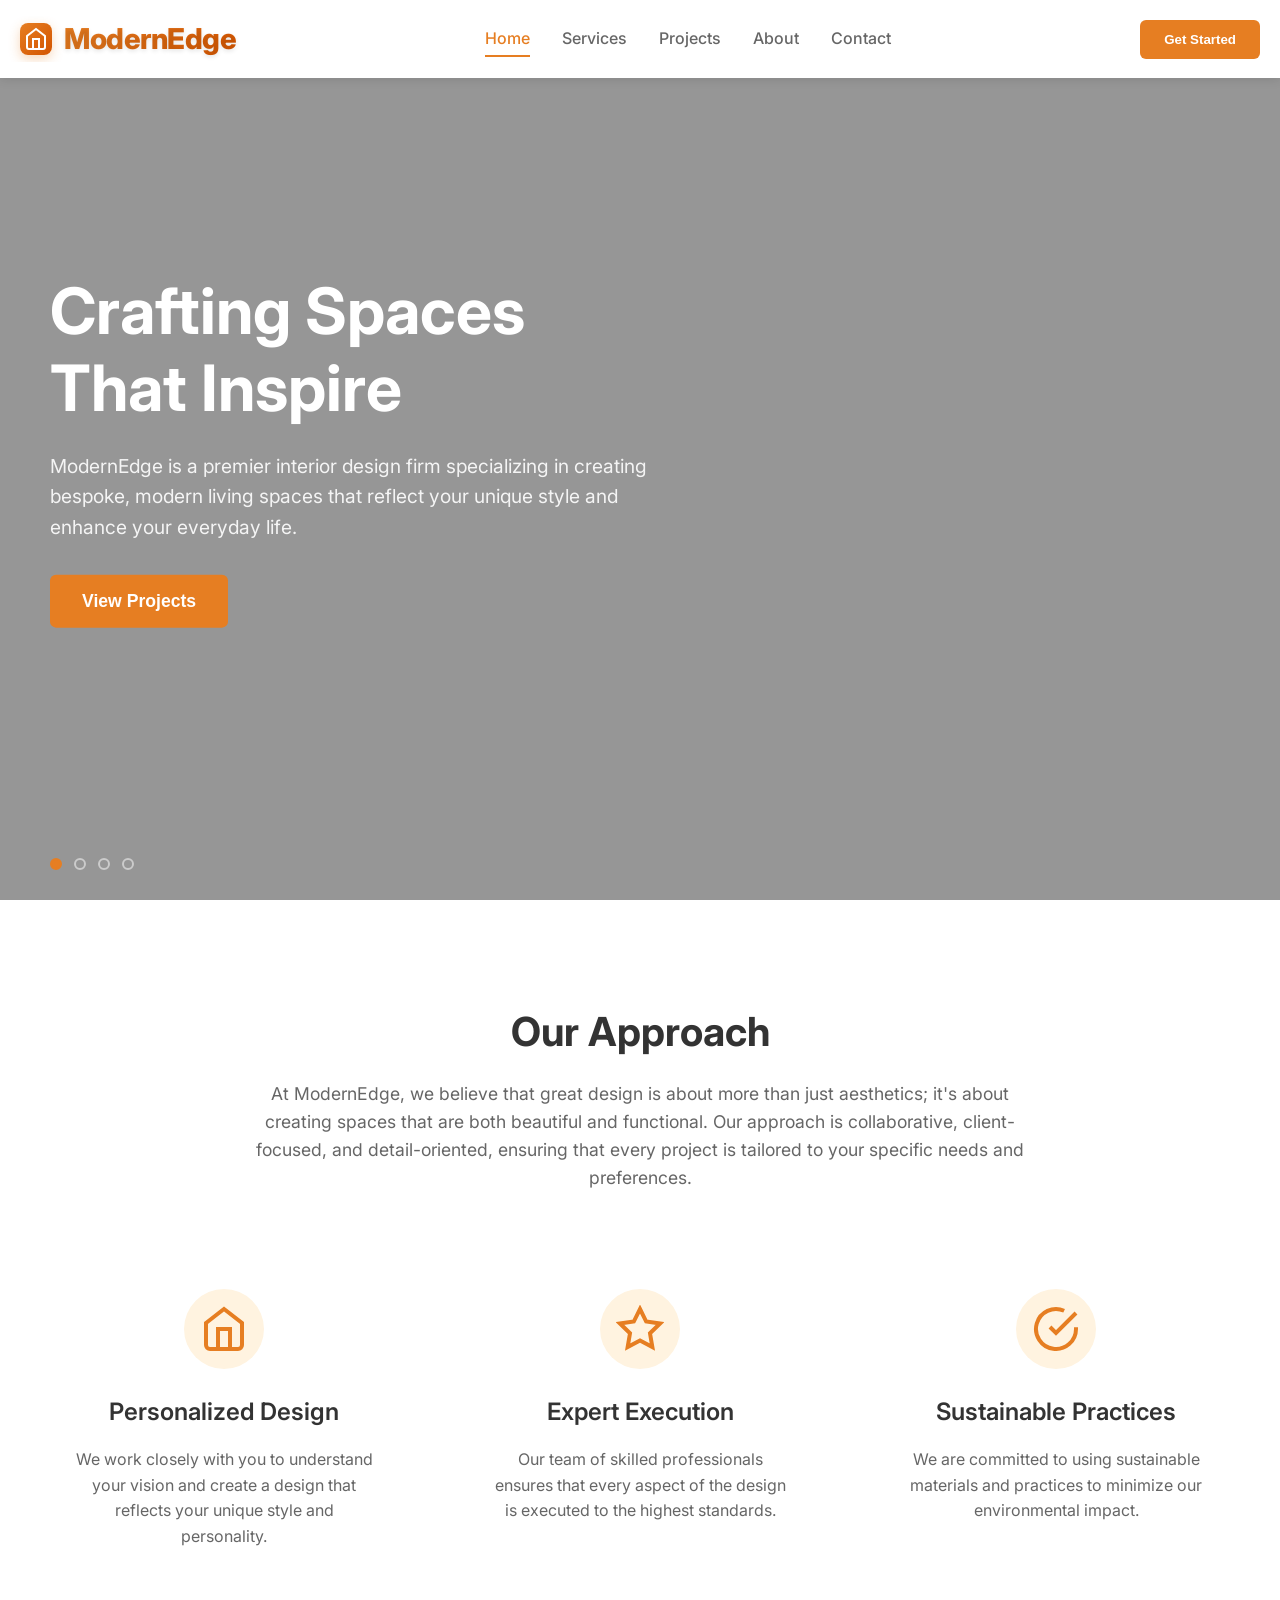
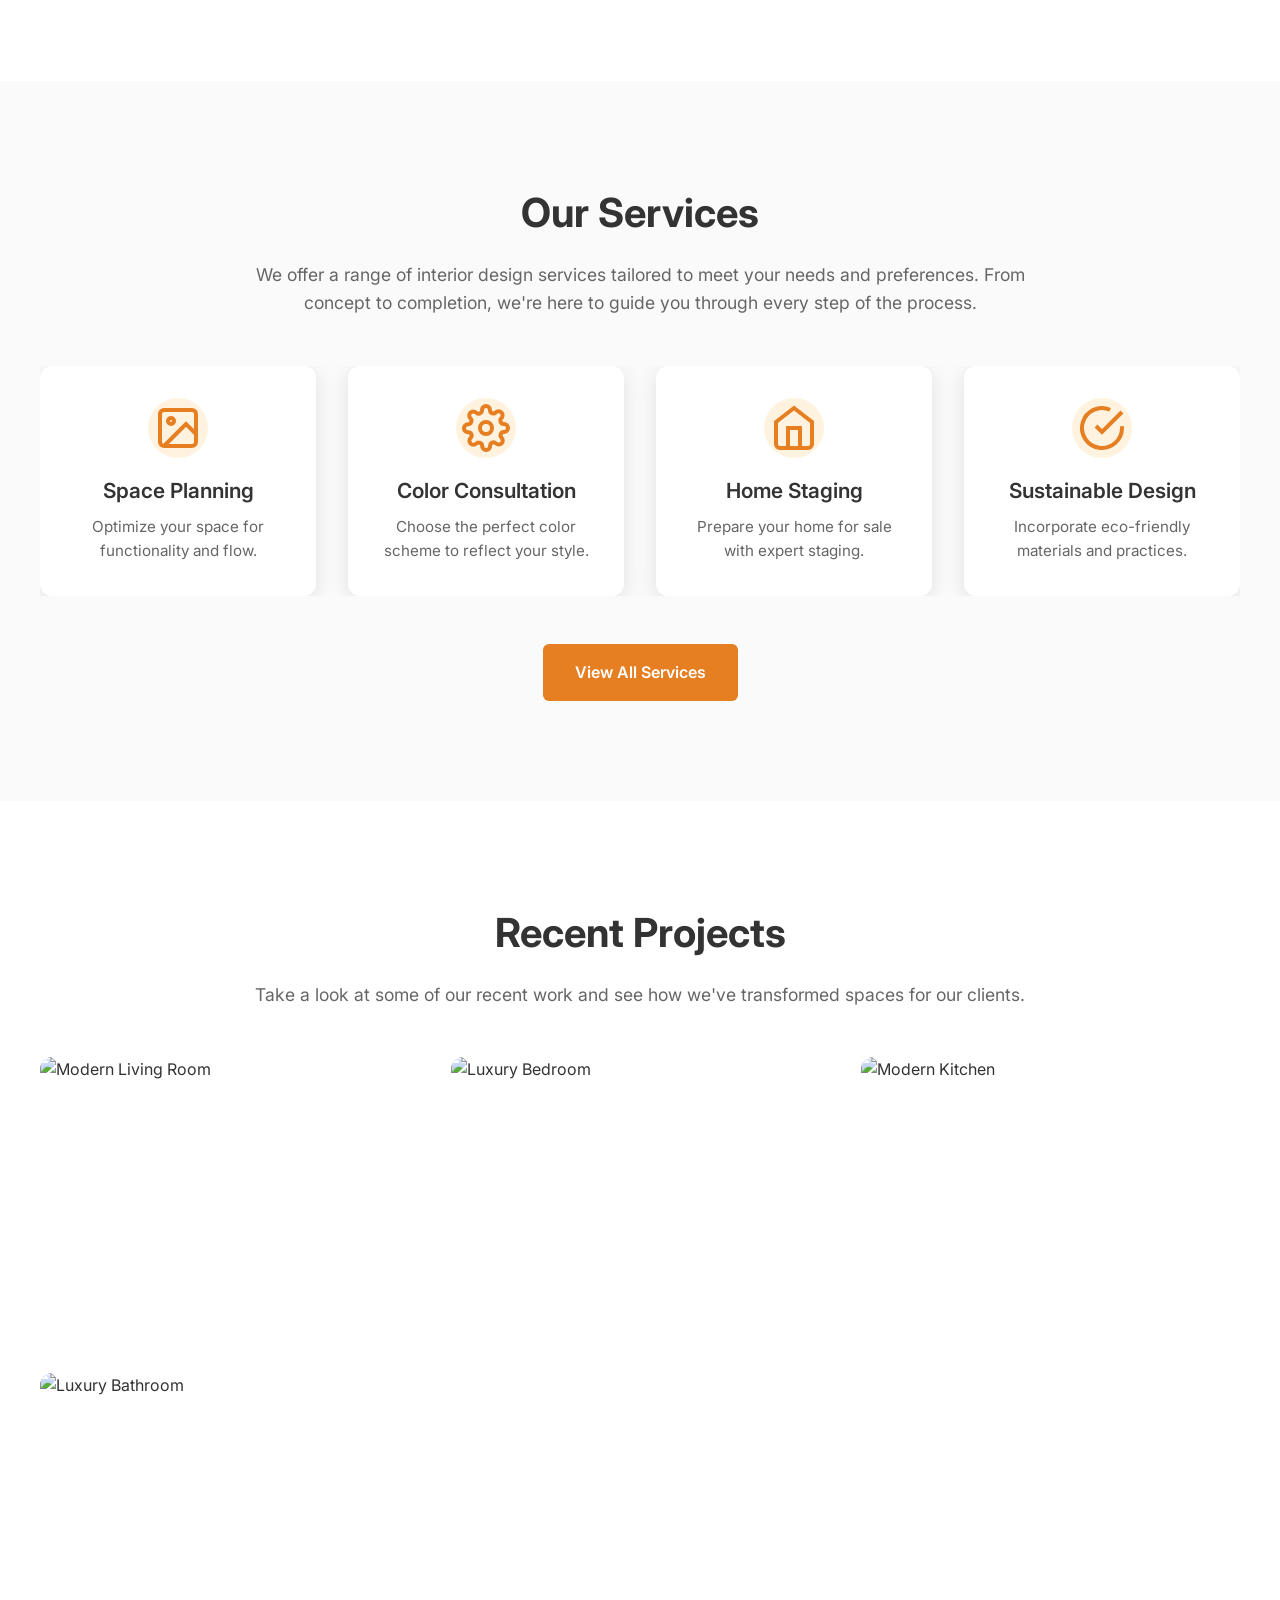
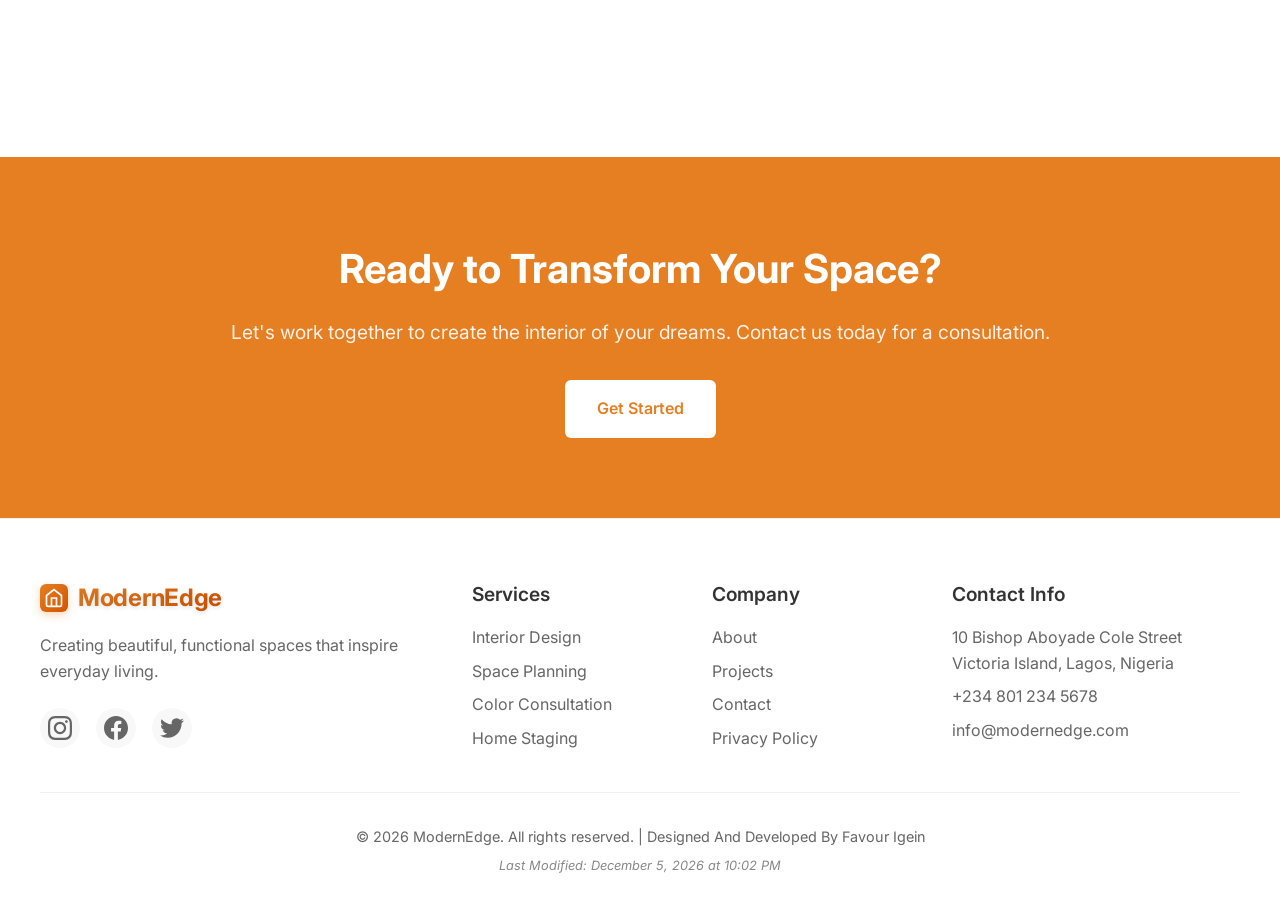
==== commit 5b230927: "update" ====
--- a/index.html
+++ b/index.html
@@ -468,13 +468,6 @@
           <p class="last-modified">
             Last Modified: <span id="last-modified"></span>
           </p>
-          <p>
-            <a
-              href="attributions.html"
-              style="color: #ccc; text-decoration: none; font-size: 0.9rem"
-              >Attributions</a
-            >
-          </p>
         </div>
       </div>
     </footer>
